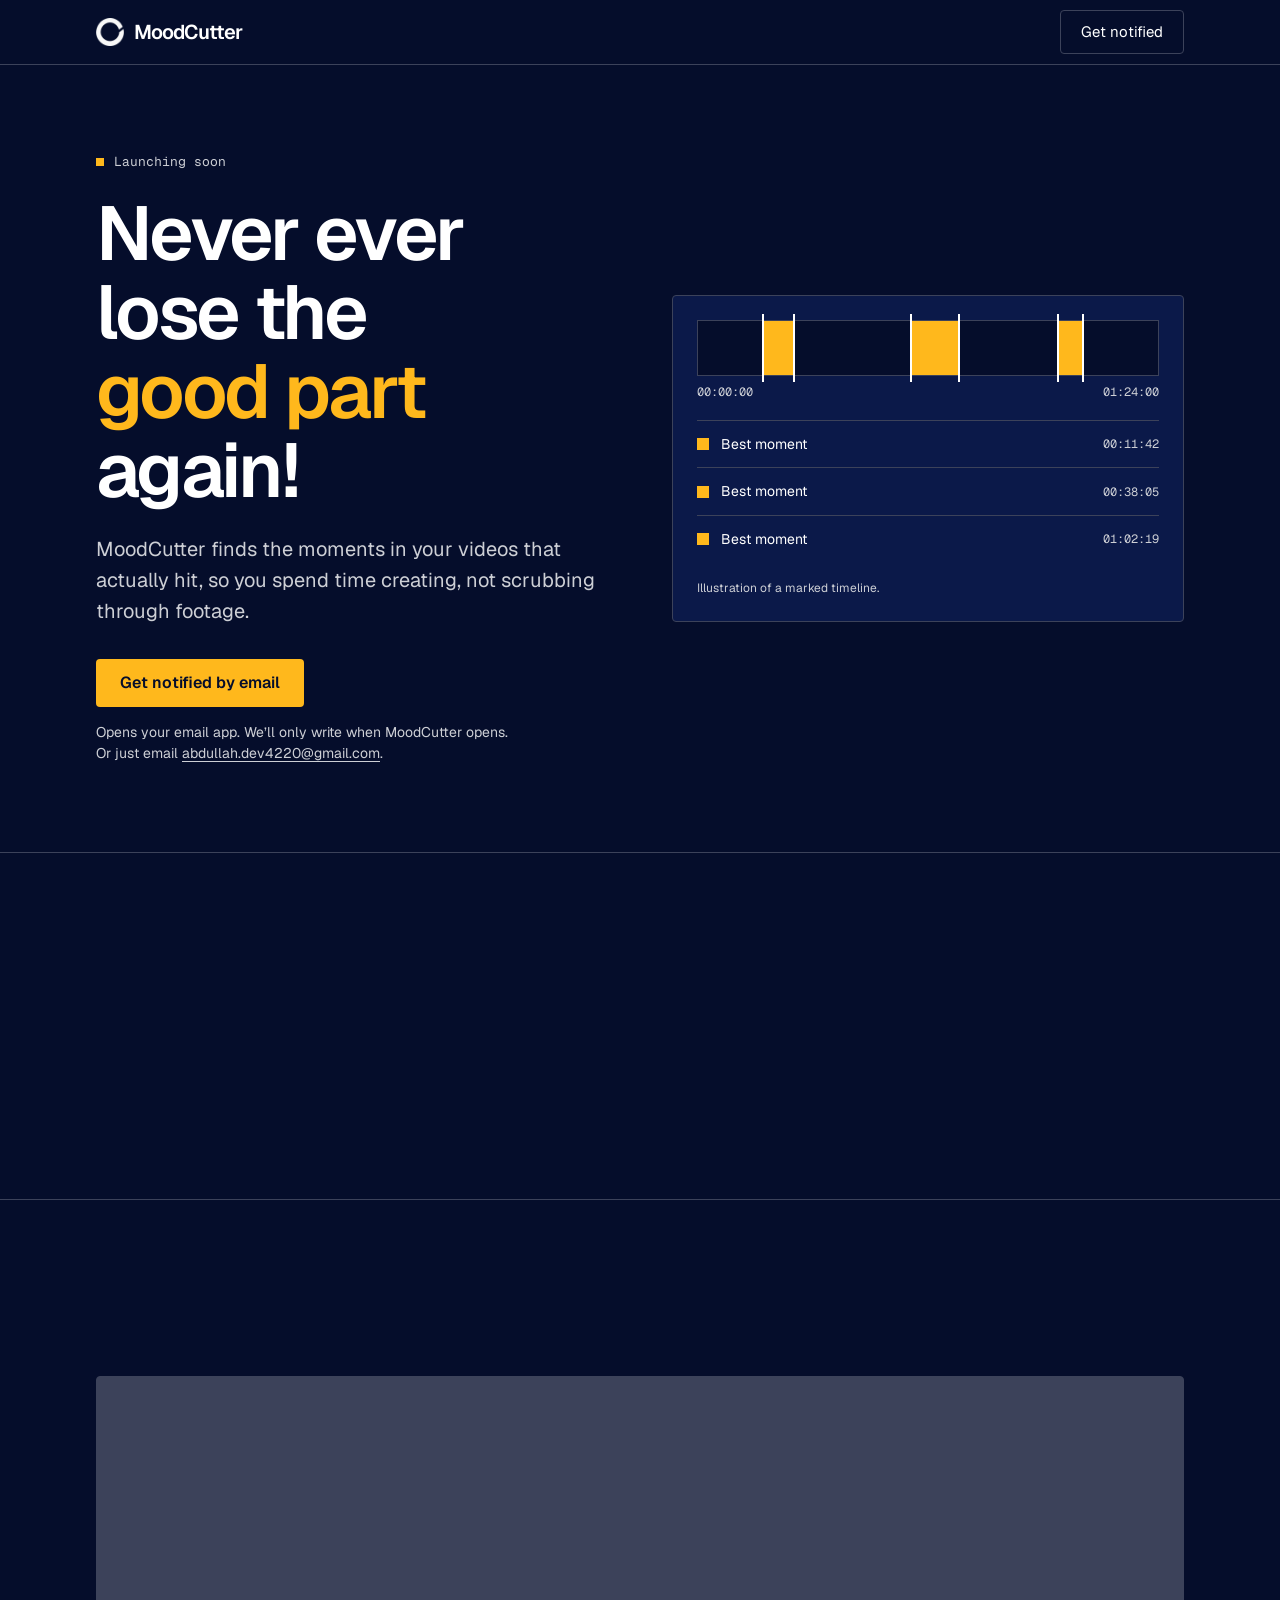
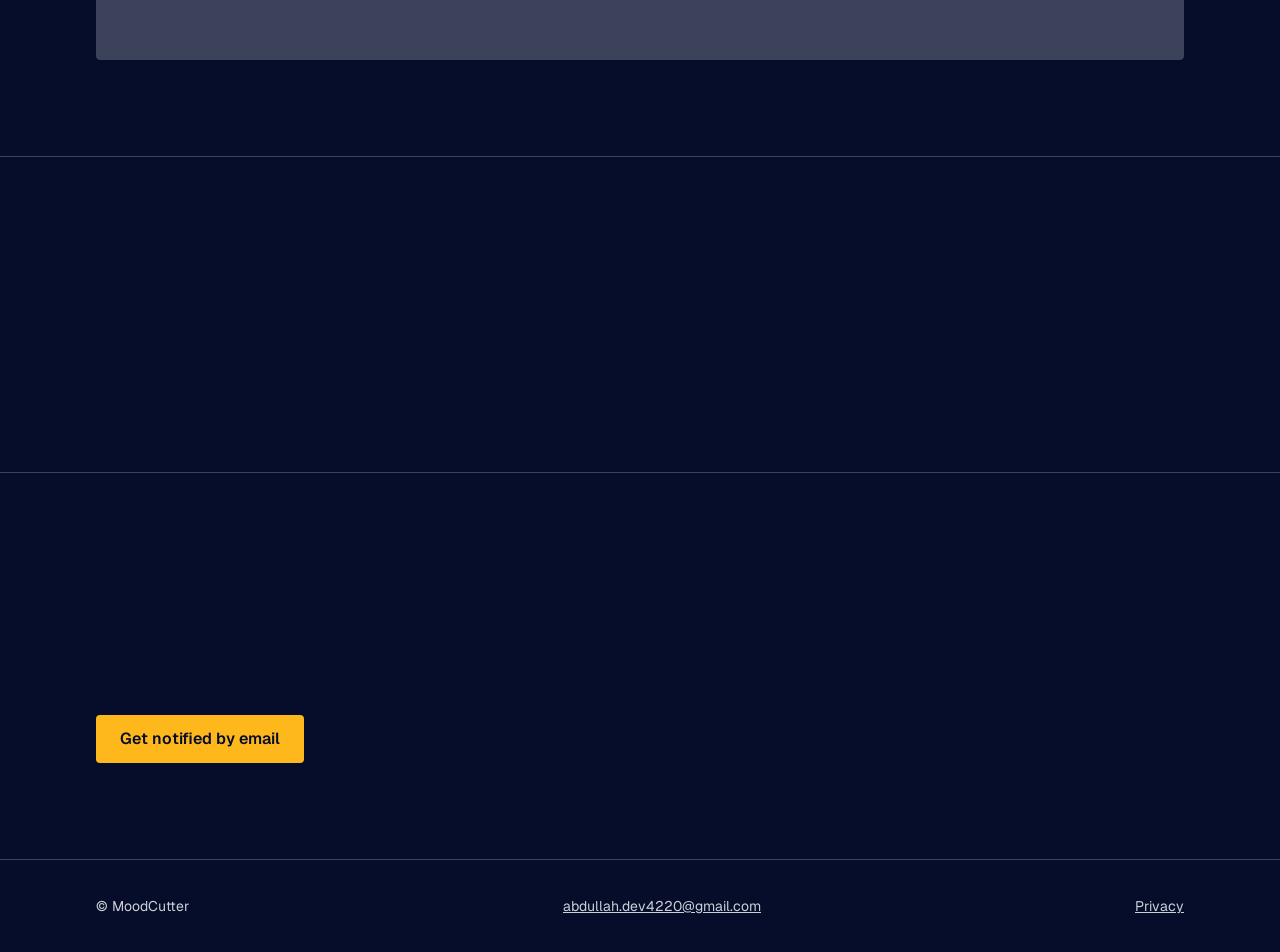
==== index.html @ 94b34509 "add website files" ====
<!doctype html>
<html lang="en">
<head>
<title>MoodCutter: never lose the good part again</title>
<meta name="description" content="MoodCutter finds the best moments in your videos and cuts them into captioned clips. Launching soon.">
<link rel="canonical" href="https://moodcutter.com/">
<meta property="og:type" content="website">
<meta property="og:site_name" content="MoodCutter">
<meta property="og:title" content="MoodCutter: never lose the good part again">
<meta property="og:description" content="MoodCutter finds the best moments in your videos and cuts them into captioned clips. Launching soon.">
<meta property="og:url" content="https://moodcutter.com/">
<meta property="og:image" content="https://moodcutter.com/assets/og.png">
<meta name="twitter:card" content="summary_large_image">
<meta name="twitter:title" content="MoodCutter: never lose the good part again">
<meta name="twitter:description" content="MoodCutter finds the best moments in your videos and cuts them into captioned clips. Launching soon.">
<meta name="twitter:image" content="https://moodcutter.com/assets/og.png">
<meta charset="utf-8">
<meta name="viewport" content="width=device-width, initial-scale=1">
<meta name="theme-color" content="#050d2b">
<link rel="icon" href="assets/favicon.png" type="image/png">
<link rel="apple-touch-icon" href="assets/apple-touch-icon.png">
<link rel="preload" href="fonts/Geist-Variable.woff2" as="font" type="font/woff2" crossorigin>
<script>if(matchMedia("(prefers-reduced-motion: no-preference)").matches)document.documentElement.classList.add("anim")</script>
<link rel="stylesheet" href="styles.css">
<script src="script.js" defer></script>
</head>
<body>
<header class="top">
  <div class="wrap">
    <a class="brand" href="#top"><img src="assets/logo-white.png" width="28" height="28" alt="">MoodCutter</a>
    <a class="btn-ghost" href="mailto:abdullah.dev4220@gmail.com?subject=Notify%20me%20when%20MoodCutter%20launches&body=Hi%2C%20please%20let%20me%20know%20when%20MoodCutter%20opens.">Get notified</a>
  </div>
</header>

<main id="top">
  <section class="wrap hero">
    <div>
      <p class="status"><i aria-hidden="true"></i>Launching soon</p>
      <h1 class="display">Never ever lose the <span class="cut">good part</span> again!</h1>
      <p class="lead">MoodCutter finds the moments in your videos that actually hit, so you spend time creating, not scrubbing through footage.</p>
      <div class="cta">
        <a class="btn" href="mailto:abdullah.dev4220@gmail.com?subject=Notify%20me%20when%20MoodCutter%20launches&body=Hi%2C%20please%20let%20me%20know%20when%20MoodCutter%20opens.">Get notified by email</a>
        <p class="note">Opens your email app. We&rsquo;ll only write when MoodCutter opens.<br>Or just email <a href="mailto:abdullah.dev4220@gmail.com">abdullah.dev4220@gmail.com</a>.</p>
      </div>
    </div>

    <figure class="tl">
      <div class="track" role="img" aria-label="A video timeline with three segments marked as best moments">
        <span class="seg s1"></span><span class="seg s2"></span><span class="seg s3"></span><span class="head"></span>
      </div>
      <div class="ends" aria-hidden="true"><span>00:00:00</span><span>01:24:00</span></div>
      <ul class="moments">
        <li class="m1"><i></i>Best moment<time>00:11:42</time></li>
        <li class="m2"><i></i>Best moment<time>00:38:05</time></li>
        <li class="m3"><i></i>Best moment<time>01:02:19</time></li>
      </ul>
      <figcaption>Illustration of a marked timeline.</figcaption>
    </figure>
  </section>

  <section class="section" aria-labelledby="problem">
    <div class="wrap split">
      <h2 class="h2" id="problem" data-reveal>The problem</h2>
      <p class="lead" data-reveal style="--d:.12s">You filmed a couple of hours. The part people will care about is maybe fifteen seconds of it. So you drag the timeline back and forth looking for that one laugh you remember, and half the time you still miss it. MoodCutter finds it in minutes, and it picks the moments you would have picked yourself.</p>
    </div>
  </section>

  <section class="section" aria-labelledby="how">
    <div class="wrap">
      <h2 class="h2" id="how" data-reveal>How it works</h2>
      <ol class="steps">
        <li data-reveal><span class="num">01</span><h3>Upload your video</h3><p>Drop in the footage you already have. Long streams, podcasts, raw takes, whatever you&rsquo;ve got.</p></li>
        <li data-reveal style="--d:.12s"><span class="num">02</span><h3>MoodCutter finds the best moments</h3><p>It picks out the parts of your video that really land, so you don&rsquo;t have to go hunting for them.</p></li>
        <li data-reveal style="--d:.24s"><span class="num">03</span><h3>Get finished clips</h3><p>Every clip is cut with high-quality captions and clean formatting, so it&rsquo;s ready to post as soon as you are.</p></li>
      </ol>
    </div>
  </section>

  <section class="section" aria-labelledby="creators">
    <div class="wrap split">
      <h2 class="h2" id="creators" data-reveal>Built for creators</h2>
      <p class="lead" data-reveal style="--d:.12s">Made for YouTubers, streamers, podcasters and anyone posting short clips from long recordings. We&rsquo;re building the best clipping tool for this, and once you&rsquo;ve used it, going back to scrubbing by hand will feel painful. More features are coming soon.</p>
    </div>
  </section>

  <section class="section closing" aria-labelledby="soon">
    <div class="wrap">
      <h2 class="h2" id="soon" data-reveal>The best way to clip your videos is almost here</h2>
      <p class="lead" data-reveal style="--d:.12s;margin-top:1rem">Want to know the day it opens? Send us an email and we&rsquo;ll let you know.</p>
      <a class="btn" href="mailto:abdullah.dev4220@gmail.com?subject=Notify%20me%20when%20MoodCutter%20launches&body=Hi%2C%20please%20let%20me%20know%20when%20MoodCutter%20opens.">Get notified by email</a>
    </div>
  </section>
</main>

<footer class="foot">
  <div class="wrap">
    <span>&copy; MoodCutter</span>
    <a href="mailto:abdullah.dev4220@gmail.com">abdullah.dev4220@gmail.com</a>
    <a href="privacy.html">Privacy</a>
  </div>
</footer>
</body>
</html>
---- styles.css ----
@font-face{font-family:"Geist";src:url(fonts/Geist-Variable.woff2) format("woff2");font-weight:100 900;font-display:swap}
@font-face{font-family:"Geist Mono";src:url(fonts/GeistMono-Variable.woff2) format("woff2");font-weight:100 900;font-display:swap}

:root{
  --bg:#050d2b;--deep:#1c3a9e;--text:#ffffff;--accent:#ffb81c;
  --surface:color-mix(in srgb,var(--deep) 26%,var(--bg));
  --line:color-mix(in srgb,var(--text) 22%,var(--bg));
  --muted:color-mix(in srgb,var(--text) 80%,var(--bg));
  --r:4px;--ease:cubic-bezier(.2,.7,.2,1);
  --sans:"Geist",system-ui,-apple-system,"Segoe UI",Roboto,sans-serif;
  --mono:"Geist Mono",ui-monospace,"SF Mono",Consolas,monospace;
}
*,*::before,*::after{box-sizing:border-box}
html{background:var(--bg);color-scheme:dark;scroll-behavior:smooth}
body{margin:0;min-height:100dvh;background:var(--bg);color:var(--text);font:400 1rem/1.5 var(--sans);-webkit-font-smoothing:antialiased}
h1,h2,h3,p,ol,ul,figure{margin:0}
ol,ul{padding:0;list-style:none}
a{color:inherit}
:focus-visible{outline:2px solid var(--accent);outline-offset:3px}
.wrap{width:100%;max-width:72rem;margin-inline:auto;padding-inline:1.25rem}
@media(min-width:640px){.wrap{padding-inline:2rem}}

.display{font-size:clamp(2.5rem,1.6rem + 4.5vw,4.75rem);line-height:1.04;letter-spacing:-.035em;font-weight:600}
.h2{font-size:clamp(1.5rem,1.2rem + 1.5vw,2.25rem);line-height:1.15;letter-spacing:-.025em;font-weight:600}
.lead{font-size:clamp(1.0625rem,1rem + .35vw,1.25rem);line-height:1.55;color:var(--muted);max-width:40rem}

/* top bar */
.top{border-bottom:1px solid var(--line)}
.top .wrap{display:flex;align-items:center;justify-content:space-between;height:4rem}
.brand{display:inline-flex;align-items:center;gap:.6rem;text-decoration:none;font-size:1.25rem;font-weight:600;letter-spacing:-.04em;min-height:44px}
.brand img{display:block}
.btn,.btn-ghost{display:inline-flex;align-items:center;justify-content:center;min-height:44px;padding:0 1.25rem;border-radius:var(--r);font-weight:600;text-decoration:none;transition:opacity .18s,color .18s,border-color .18s}
.btn{min-height:48px;padding-inline:1.5rem;background:var(--accent);color:var(--bg)}
.btn:hover{opacity:.88}
.btn-ghost{font-weight:400;font-size:.9375rem;border:1px solid var(--line)}
.btn-ghost:hover{border-color:var(--accent);color:var(--accent)}

/* hero */
.hero{display:grid;gap:3rem;padding-block:3.5rem 4rem}
@media(min-width:1024px){.hero{grid-template-columns:1fr 1fr;gap:4rem;align-items:center;padding-block:5.5rem}}
.status{display:flex;align-items:center;gap:.6rem;margin-bottom:1.5rem;font:400 .8125rem var(--mono);color:var(--muted)}
.status i{width:.5rem;height:.5rem;background:var(--accent)}
.hero .lead{margin-top:1.5rem;max-width:34rem}
.cta{margin-top:2rem;display:flex;flex-direction:column;align-items:flex-start;gap:.9rem}
.note{font-size:.875rem;color:var(--muted)}
.note a{text-underline-offset:3px;transition:color .18s}
.note a:hover{color:var(--accent)}

.cut{color:var(--accent);white-space:nowrap}

/* timeline illustration */
.tl{border:1px solid var(--line);background:var(--surface);padding:1.5rem;border-radius:var(--r)}
.track{position:relative;height:3.5rem;border:1px solid var(--line);background:var(--bg)}
.seg{position:absolute;top:0;bottom:0;background:var(--accent)}
.seg::before,.seg::after{content:"";position:absolute;top:-7px;bottom:-7px;width:2px;background:var(--text)}
.seg::before{left:0}.seg::after{right:0}
.s1{left:14%;width:7%}.s2{left:46%;width:11%}.s3{left:78%;width:6%}
.head{display:none;position:absolute;top:-10px;bottom:-10px;left:0;width:2px;background:var(--text);opacity:0}
.ends{display:flex;justify-content:space-between;margin-top:.5rem;font:400 .75rem var(--mono);color:var(--muted)}
.moments{margin-top:1.25rem;border-top:1px solid var(--line)}
.moments li{display:flex;align-items:center;gap:.75rem;padding:.8rem 0;border-bottom:1px solid var(--line);font-size:.875rem}
.moments li:last-child{border-bottom:0}
.moments i{width:.75rem;height:.75rem;background:var(--accent);flex:none}
.moments time{margin-left:auto;font:400 .75rem var(--mono);color:var(--muted)}
.tl figcaption{margin-top:1rem;font-size:.75rem;color:var(--muted)}

/* sections */
.section{position:relative;padding-block:4rem}
@media(min-width:640px){.section{padding-block:6rem}}
.section::before{content:"";position:absolute;inset:0 0 auto;height:1px;background:var(--line)}
.split{display:grid;gap:1.5rem}
@media(min-width:1024px){.split{grid-template-columns:1fr 2fr;gap:4rem}}
.steps{margin-top:2.5rem;display:grid;gap:1px;background:var(--line);border:1px solid var(--line);border-radius:var(--r);overflow:hidden}
@media(min-width:768px){.steps{grid-template-columns:repeat(3,1fr)}}
.steps li{background:var(--bg);padding:1.5rem}
@media(min-width:640px){.steps li{padding:2rem}}
.num{font:400 clamp(3rem,2.5rem + 2vw,3.75rem)/1 var(--mono);color:var(--accent)}
.steps h3{margin-top:1.5rem;font-size:1.25rem;line-height:1.25;letter-spacing:-.02em;font-weight:600}
.steps p{margin-top:.75rem;color:var(--muted)}
.closing .btn{margin-top:1.75rem}

.foot{border-top:1px solid var(--line);padding-block:1.5rem;font-size:.875rem;color:var(--muted)}
.foot .wrap{display:flex;flex-direction:column;gap:.25rem}
@media(min-width:640px){.foot .wrap{flex-direction:row;align-items:center;justify-content:space-between}}
.foot a{display:inline-flex;align-items:center;min-height:44px;transition:color .18s}
.foot a:hover{color:var(--accent)}

/* text pages */
.doc{max-width:42rem;margin-inline:auto;padding:4rem 1.25rem 6rem}
.doc h1{font-size:clamp(1.75rem,1.4rem + 1.5vw,2.5rem);letter-spacing:-.03em;font-weight:600;margin-top:1.5rem}
.doc h2{margin:2rem 0 .5rem;font-size:1.125rem;font-weight:600}
.doc p{color:var(--muted);line-height:1.65}
.doc a{text-underline-offset:3px}
.doc a:hover{color:var(--accent)}

/* motion: only when the visitor has not asked for reduced motion (class set in <head>) */
.anim .head{display:block;animation:head 12s linear infinite}
.anim .s1{animation:s1 12s linear infinite}
.anim .s2{animation:s2 12s linear infinite}
.anim .s3{animation:s3 12s linear infinite}
.anim .m1{animation:m1 12s linear infinite}
.anim .m2{animation:m2 12s linear infinite}
.anim .m3{animation:m3 12s linear infinite}
.anim [data-reveal]{clip-path:inset(0 0 100% 0);transition:clip-path .7s var(--ease) var(--d,0s)}
.anim [data-reveal].in{clip-path:inset(-8px)}
.anim .section::before{transform:scaleX(0);transform-origin:left;transition:transform .9s var(--ease)}
.anim .section.in::before{transform:scaleX(1)}

@keyframes head{0%{left:0;opacity:0}2%{left:0;opacity:1}60%{left:calc(100% - 2px);opacity:1}64%{left:calc(100% - 2px);opacity:0}100%{left:calc(100% - 2px);opacity:0}}
@keyframes s1{0%,10.1%{clip-path:inset(-8px 100% -8px 0);opacity:1}14.2%,90%{clip-path:inset(-8px 0 -8px 0);opacity:1}97%{clip-path:inset(-8px 0 -8px 0);opacity:0}100%{clip-path:inset(-8px 100% -8px 0);opacity:0}}
@keyframes s2{0%,28.7%{clip-path:inset(-8px 100% -8px 0);opacity:1}35.1%,90%{clip-path:inset(-8px 0 -8px 0);opacity:1}97%{clip-path:inset(-8px 0 -8px 0);opacity:0}100%{clip-path:inset(-8px 100% -8px 0);opacity:0}}
@keyframes s3{0%,47.2%{clip-path:inset(-8px 100% -8px 0);opacity:1}50.7%,90%{clip-path:inset(-8px 0 -8px 0);opacity:1}97%{clip-path:inset(-8px 0 -8px 0);opacity:0}100%{clip-path:inset(-8px 100% -8px 0);opacity:0}}
@keyframes m1{0%,14.2%{clip-path:inset(0 100% 0 0);opacity:1}18%,90%{clip-path:inset(0);opacity:1}97%{clip-path:inset(0);opacity:0}100%{clip-path:inset(0 100% 0 0);opacity:0}}
@keyframes m2{0%,35.1%{clip-path:inset(0 100% 0 0);opacity:1}39%,90%{clip-path:inset(0);opacity:1}97%{clip-path:inset(0);opacity:0}100%{clip-path:inset(0 100% 0 0);opacity:0}}
@keyframes m3{0%,50.7%{clip-path:inset(0 100% 0 0);opacity:1}54.5%,90%{clip-path:inset(0);opacity:1}97%{clip-path:inset(0);opacity:0}100%{clip-path:inset(0 100% 0 0);opacity:0}}
@media(prefers-reduced-motion:reduce){html{scroll-behavior:auto}}
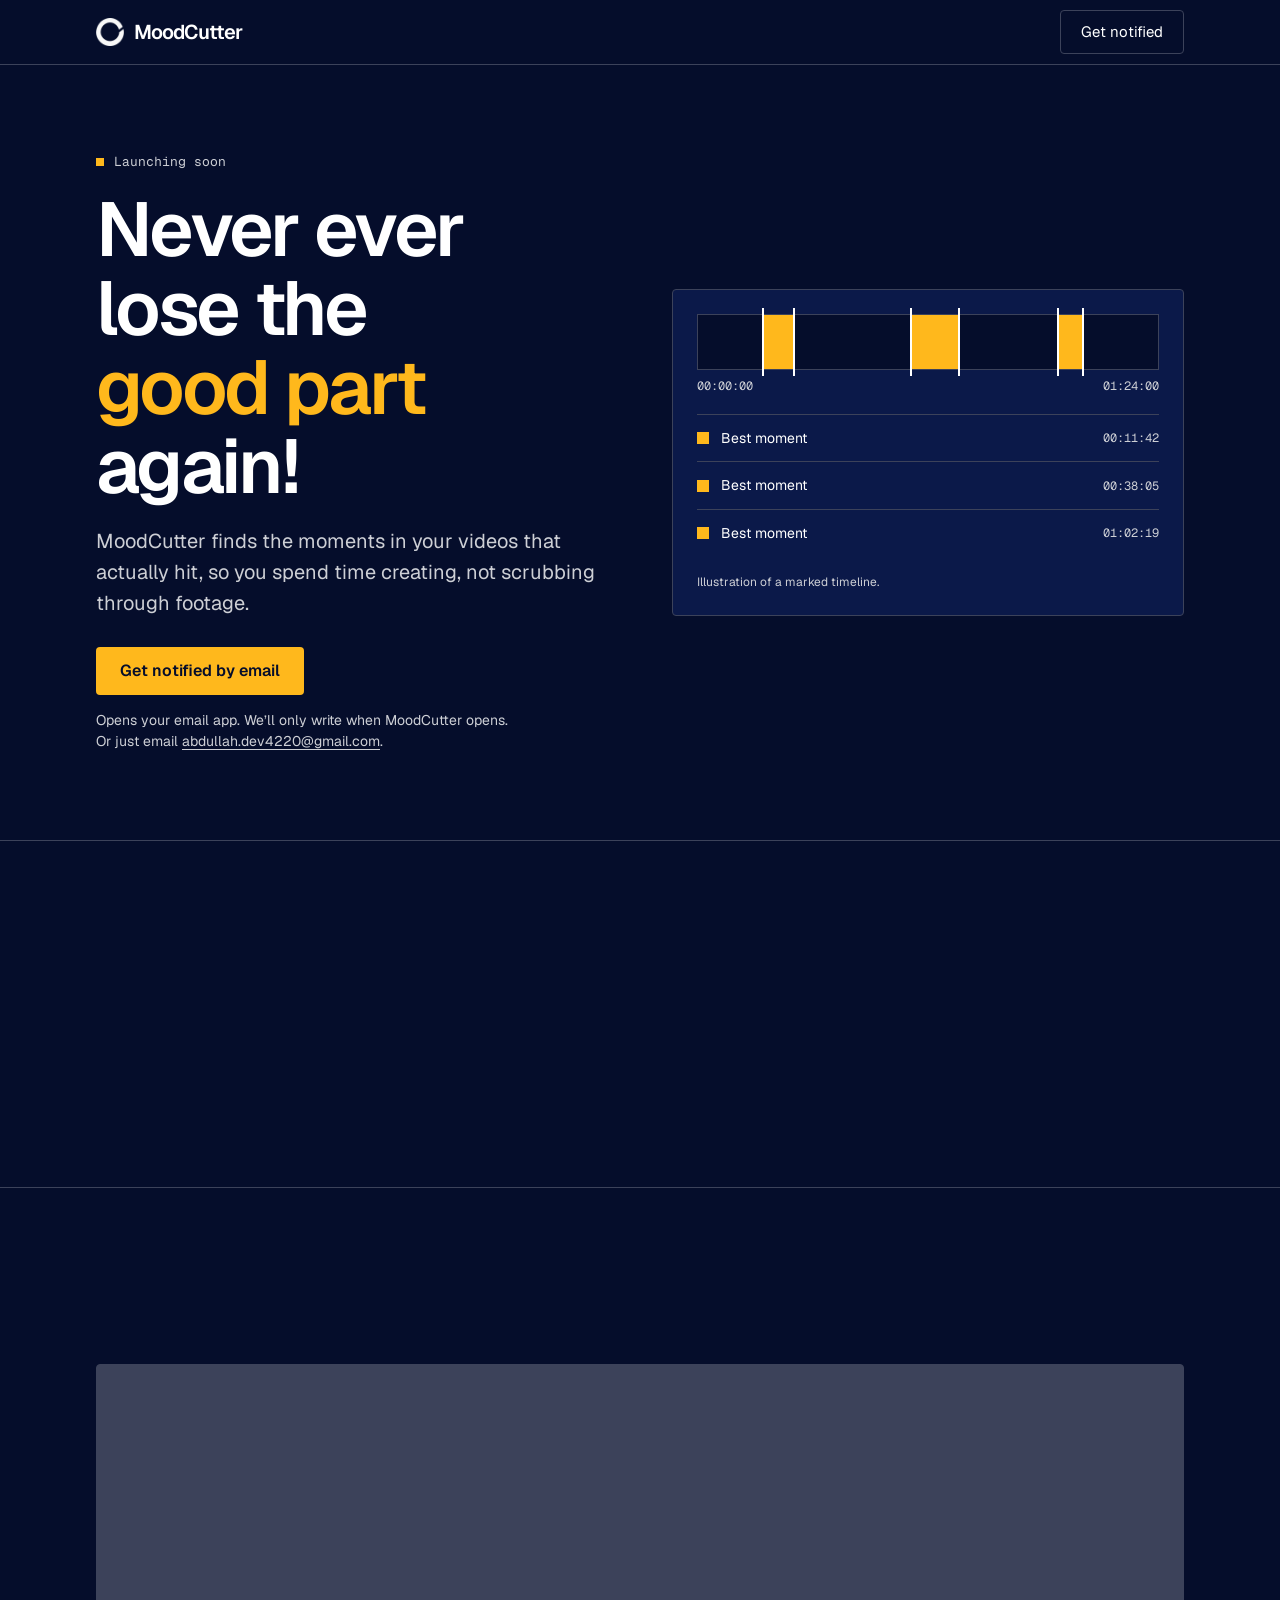
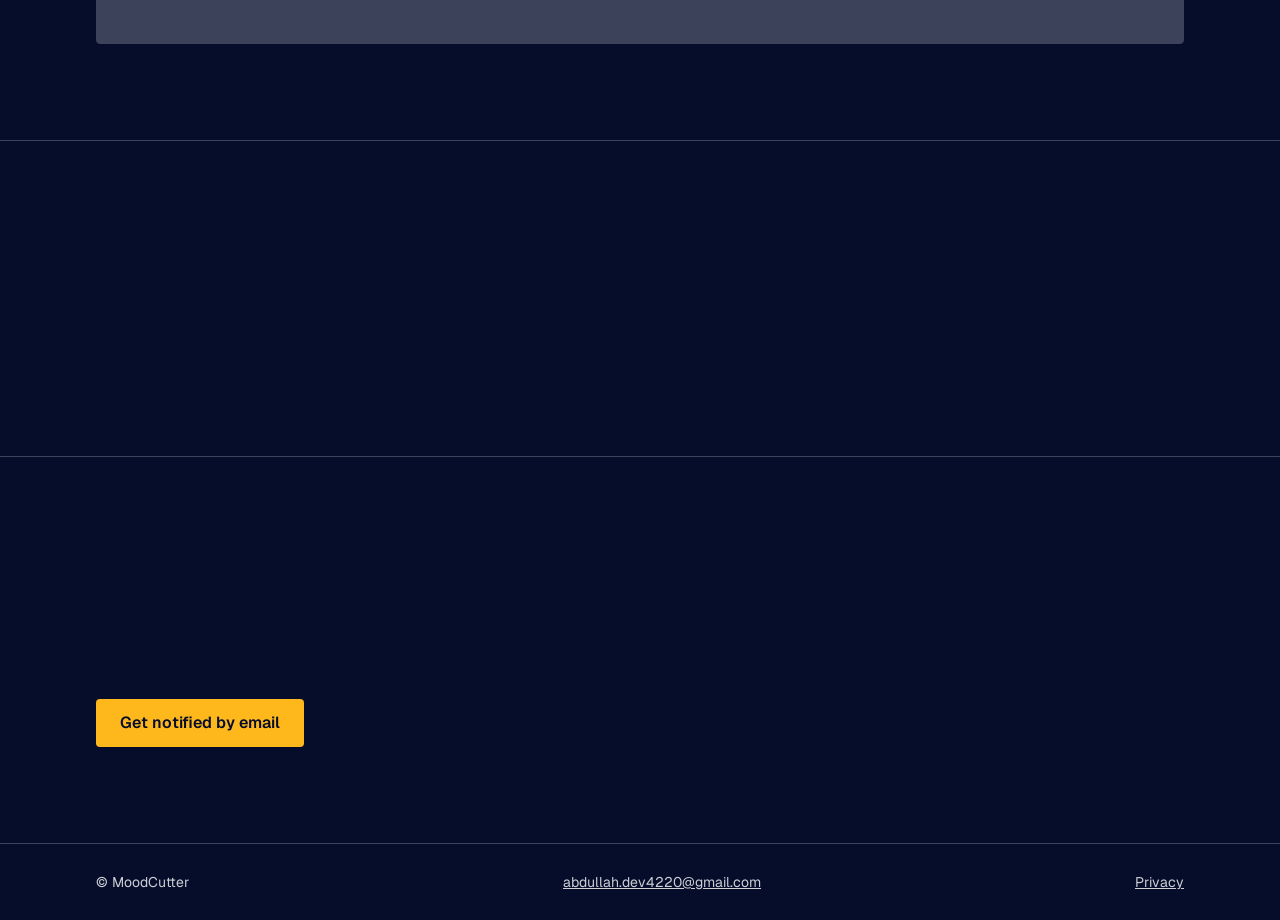
==== commit 079db42f: "Add files via upload" ====
--- a/index.html
+++ b/index.html
@@ -20,7 +20,7 @@
 <link rel="icon" href="assets/favicon.png" type="image/png">
 <link rel="apple-touch-icon" href="assets/apple-touch-icon.png">
 <link rel="preload" href="fonts/Geist-Variable.woff2" as="font" type="font/woff2" crossorigin>
-<script>if(matchMedia("(prefers-reduced-motion: no-preference)").matches)document.documentElement.classList.add("anim")</script>
+<script>if(matchMedia("(prefers-reduced-motion: no-preference) and (min-width: 768px)").matches)document.documentElement.classList.add("anim")</script>
 <link rel="stylesheet" href="styles.css">
 <script src="script.js" defer></script>
 </head>
--- a/styles.css
+++ b/styles.css
@@ -11,46 +11,54 @@
   --mono:"Geist Mono",ui-monospace,"SF Mono",Consolas,monospace;
 }
 *,*::before,*::after{box-sizing:border-box}
-html{background:var(--bg);color-scheme:dark;scroll-behavior:smooth}
-body{margin:0;min-height:100dvh;background:var(--bg);color:var(--text);font:400 1rem/1.5 var(--sans);-webkit-font-smoothing:antialiased}
+html{background:var(--bg);color-scheme:dark;scroll-behavior:smooth;-webkit-text-size-adjust:100%;text-size-adjust:100%}
+body{margin:0;min-height:100vh;min-height:100dvh;overflow-x:clip;background:var(--bg);color:var(--text);font:400 1rem/1.5 var(--sans);-webkit-font-smoothing:antialiased}
 h1,h2,h3,p,ol,ul,figure{margin:0}
 ol,ul{padding:0;list-style:none}
+img{max-width:100%;height:auto}
 a{color:inherit}
 :focus-visible{outline:2px solid var(--accent);outline-offset:3px}
 .wrap{width:100%;max-width:72rem;margin-inline:auto;padding-inline:1.25rem}
 @media(min-width:640px){.wrap{padding-inline:2rem}}
+@media(min-width:1536px){.wrap{max-width:80rem}}
 
-.display{font-size:clamp(2.5rem,1.6rem + 4.5vw,4.75rem);line-height:1.04;letter-spacing:-.035em;font-weight:600}
+.display{font-size:clamp(2.25rem,1.5rem + 4.5vw,4.75rem);line-height:1.04;letter-spacing:-.035em;font-weight:600}
 .h2{font-size:clamp(1.5rem,1.2rem + 1.5vw,2.25rem);line-height:1.15;letter-spacing:-.025em;font-weight:600}
 .lead{font-size:clamp(1.0625rem,1rem + .35vw,1.25rem);line-height:1.55;color:var(--muted);max-width:40rem}
 
 /* top bar */
 .top{border-bottom:1px solid var(--line)}
-.top .wrap{display:flex;align-items:center;justify-content:space-between;height:4rem}
-.brand{display:inline-flex;align-items:center;gap:.6rem;text-decoration:none;font-size:1.25rem;font-weight:600;letter-spacing:-.04em;min-height:44px}
-.brand img{display:block}
-.btn,.btn-ghost{display:inline-flex;align-items:center;justify-content:center;min-height:44px;padding:0 1.25rem;border-radius:var(--r);font-weight:600;text-decoration:none;transition:opacity .18s,color .18s,border-color .18s}
+.top .wrap{display:flex;align-items:center;justify-content:space-between;gap:.75rem;height:4rem}
+.brand{display:inline-flex;align-items:center;gap:.5rem;text-decoration:none;font-size:1.125rem;font-weight:600;letter-spacing:-.04em;min-height:44px}
+.brand img{display:block;flex:none}
+@media(min-width:640px){.brand{font-size:1.25rem;gap:.6rem}}
+.btn,.btn-ghost{display:inline-flex;align-items:center;justify-content:center;min-height:44px;padding:0 1.25rem;border-radius:var(--r);font-weight:600;text-align:center;text-decoration:none;transition:opacity .18s,color .18s,border-color .18s}
 .btn{min-height:48px;padding-inline:1.5rem;background:var(--accent);color:var(--bg)}
 .btn:hover{opacity:.88}
-.btn-ghost{font-weight:400;font-size:.9375rem;border:1px solid var(--line)}
+.btn-ghost{padding-inline:1rem;font-weight:400;font-size:.875rem;border:1px solid var(--line);white-space:nowrap}
 .btn-ghost:hover{border-color:var(--accent);color:var(--accent)}
+@media(min-width:640px){.btn-ghost{padding-inline:1.25rem;font-size:.9375rem}}
 
 /* hero */
-.hero{display:grid;gap:3rem;padding-block:3.5rem 4rem}
+.hero{display:grid;gap:2.5rem;padding-block:2.5rem 3rem}
+@media(min-width:640px){.hero{gap:3rem;padding-block:3.5rem 4rem}}
 @media(min-width:1024px){.hero{grid-template-columns:1fr 1fr;gap:4rem;align-items:center;padding-block:5.5rem}}
-.status{display:flex;align-items:center;gap:.6rem;margin-bottom:1.5rem;font:400 .8125rem var(--mono);color:var(--muted)}
+.status{display:flex;align-items:center;gap:.6rem;margin-bottom:1.25rem;font:400 .8125rem var(--mono);color:var(--muted)}
 .status i{width:.5rem;height:.5rem;background:var(--accent)}
-.hero .lead{margin-top:1.5rem;max-width:34rem}
-.cta{margin-top:2rem;display:flex;flex-direction:column;align-items:flex-start;gap:.9rem}
+.hero .lead{margin-top:1.25rem;max-width:34rem}
+.cta{margin-top:1.75rem;display:flex;flex-direction:column;align-items:stretch;gap:.9rem}
+@media(min-width:480px){.cta{align-items:flex-start}}
 .note{font-size:.875rem;color:var(--muted)}
-.note a{text-underline-offset:3px;transition:color .18s}
+.note a{text-underline-offset:3px;overflow-wrap:anywhere;transition:color .18s}
 .note a:hover{color:var(--accent)}
-
 .cut{color:var(--accent);white-space:nowrap}
 
 /* timeline illustration */
-.tl{border:1px solid var(--line);background:var(--surface);padding:1.5rem;border-radius:var(--r)}
-.track{position:relative;height:3.5rem;border:1px solid var(--line);background:var(--bg)}
+.tl{max-width:36rem;border:1px solid var(--line);background:var(--surface);padding:1rem;border-radius:var(--r)}
+@media(min-width:640px){.tl{padding:1.5rem}}
+@media(min-width:1024px){.tl{max-width:none}}
+.track{position:relative;height:3rem;border:1px solid var(--line);background:var(--bg)}
+@media(min-width:640px){.track{height:3.5rem}}
 .seg{position:absolute;top:0;bottom:0;background:var(--accent)}
 .seg::before,.seg::after{content:"";position:absolute;top:-7px;bottom:-7px;width:2px;background:var(--text)}
 .seg::before{left:0}.seg::after{right:0}
@@ -65,47 +73,51 @@
 .tl figcaption{margin-top:1rem;font-size:.75rem;color:var(--muted)}
 
 /* sections */
-.section{position:relative;padding-block:4rem}
-@media(min-width:640px){.section{padding-block:6rem}}
+.section{position:relative;padding-block:3rem}
+@media(min-width:640px){.section{padding-block:5rem}}
+@media(min-width:1024px){.section{padding-block:6rem}}
 .section::before{content:"";position:absolute;inset:0 0 auto;height:1px;background:var(--line)}
-.split{display:grid;gap:1.5rem}
+.split{display:grid;gap:1.25rem}
 @media(min-width:1024px){.split{grid-template-columns:1fr 2fr;gap:4rem}}
-.steps{margin-top:2.5rem;display:grid;gap:1px;background:var(--line);border:1px solid var(--line);border-radius:var(--r);overflow:hidden}
-@media(min-width:768px){.steps{grid-template-columns:repeat(3,1fr)}}
+.steps{margin-top:2rem;display:grid;gap:1px;background:var(--line);border:1px solid var(--line);border-radius:var(--r);overflow:hidden}
+@media(min-width:900px){.steps{grid-template-columns:repeat(3,1fr);margin-top:2.5rem}}
 .steps li{background:var(--bg);padding:1.5rem}
 @media(min-width:640px){.steps li{padding:2rem}}
-.num{font:400 clamp(3rem,2.5rem + 2vw,3.75rem)/1 var(--mono);color:var(--accent)}
-.steps h3{margin-top:1.5rem;font-size:1.25rem;line-height:1.25;letter-spacing:-.02em;font-weight:600}
+.num{font:400 clamp(2.75rem,2.5rem + 2vw,3.75rem)/1 var(--mono);color:var(--accent)}
+.steps h3{margin-top:1.25rem;font-size:1.25rem;line-height:1.25;letter-spacing:-.02em;font-weight:600}
 .steps p{margin-top:.75rem;color:var(--muted)}
 .closing .btn{margin-top:1.75rem}
+@media(max-width:479px){.closing .btn{width:100%}}
 
-.foot{border-top:1px solid var(--line);padding-block:1.5rem;font-size:.875rem;color:var(--muted)}
-.foot .wrap{display:flex;flex-direction:column;gap:.25rem}
-@media(min-width:640px){.foot .wrap{flex-direction:row;align-items:center;justify-content:space-between}}
-.foot a{display:inline-flex;align-items:center;min-height:44px;transition:color .18s}
+.foot{border-top:1px solid var(--line);padding-block:1rem;font-size:.875rem;color:var(--muted)}
+.foot .wrap{display:flex;flex-direction:column;gap:0}
+@media(min-width:640px){.foot .wrap{flex-direction:row;align-items:center;justify-content:space-between;gap:1rem}}
+.foot a{display:inline-flex;align-items:center;min-height:44px;overflow-wrap:anywhere;transition:color .18s}
 .foot a:hover{color:var(--accent)}
 
 /* text pages */
-.doc{max-width:42rem;margin-inline:auto;padding:4rem 1.25rem 6rem}
+.doc{max-width:42rem;margin-inline:auto;padding:2.5rem 1.25rem 4rem}
+@media(min-width:640px){.doc{padding:4rem 2rem 6rem}}
 .doc h1{font-size:clamp(1.75rem,1.4rem + 1.5vw,2.5rem);letter-spacing:-.03em;font-weight:600;margin-top:1.5rem}
 .doc h2{margin:2rem 0 .5rem;font-size:1.125rem;font-weight:600}
 .doc p{color:var(--muted);line-height:1.65}
-.doc a{text-underline-offset:3px}
+.doc a{text-underline-offset:3px;overflow-wrap:anywhere}
 .doc a:hover{color:var(--accent)}
 
-/* motion: only when the visitor has not asked for reduced motion (class set in <head>) */
-.anim .head{display:block;animation:head 12s linear infinite}
-.anim .s1{animation:s1 12s linear infinite}
-.anim .s2{animation:s2 12s linear infinite}
-.anim .s3{animation:s3 12s linear infinite}
-.anim .m1{animation:m1 12s linear infinite}
-.anim .m2{animation:m2 12s linear infinite}
-.anim .m3{animation:m3 12s linear infinite}
-.anim [data-reveal]{clip-path:inset(0 0 100% 0);transition:clip-path .7s var(--ease) var(--d,0s)}
-.anim [data-reveal].in{clip-path:inset(-8px)}
-.anim .section::before{transform:scaleX(0);transform-origin:left;transition:transform .9s var(--ease)}
-.anim .section.in::before{transform:scaleX(1)}
-
+/* Motion: desktop only (768px and up), and only if the visitor allows it (class set in <head>) */
+@media(min-width:768px){
+  .anim .head{display:block;animation:head 12s linear infinite}
+  .anim .s1{animation:s1 12s linear infinite}
+  .anim .s2{animation:s2 12s linear infinite}
+  .anim .s3{animation:s3 12s linear infinite}
+  .anim .m1{animation:m1 12s linear infinite}
+  .anim .m2{animation:m2 12s linear infinite}
+  .anim .m3{animation:m3 12s linear infinite}
+  .anim [data-reveal]{clip-path:inset(0 0 100% 0);transition:clip-path .7s var(--ease) var(--d,0s)}
+  .anim [data-reveal].in{clip-path:inset(-8px)}
+  .anim .section::before{transform:scaleX(0);transform-origin:left;transition:transform .9s var(--ease)}
+  .anim .section.in::before{transform:scaleX(1)}
+}
 @keyframes head{0%{left:0;opacity:0}2%{left:0;opacity:1}60%{left:calc(100% - 2px);opacity:1}64%{left:calc(100% - 2px);opacity:0}100%{left:calc(100% - 2px);opacity:0}}
 @keyframes s1{0%,10.1%{clip-path:inset(-8px 100% -8px 0);opacity:1}14.2%,90%{clip-path:inset(-8px 0 -8px 0);opacity:1}97%{clip-path:inset(-8px 0 -8px 0);opacity:0}100%{clip-path:inset(-8px 100% -8px 0);opacity:0}}
 @keyframes s2{0%,28.7%{clip-path:inset(-8px 100% -8px 0);opacity:1}35.1%,90%{clip-path:inset(-8px 0 -8px 0);opacity:1}97%{clip-path:inset(-8px 0 -8px 0);opacity:0}100%{clip-path:inset(-8px 100% -8px 0);opacity:0}}
@@ -113,4 +125,7 @@
 @keyframes m1{0%,14.2%{clip-path:inset(0 100% 0 0);opacity:1}18%,90%{clip-path:inset(0);opacity:1}97%{clip-path:inset(0);opacity:0}100%{clip-path:inset(0 100% 0 0);opacity:0}}
 @keyframes m2{0%,35.1%{clip-path:inset(0 100% 0 0);opacity:1}39%,90%{clip-path:inset(0);opacity:1}97%{clip-path:inset(0);opacity:0}100%{clip-path:inset(0 100% 0 0);opacity:0}}
 @keyframes m3{0%,50.7%{clip-path:inset(0 100% 0 0);opacity:1}54.5%,90%{clip-path:inset(0);opacity:1}97%{clip-path:inset(0);opacity:0}100%{clip-path:inset(0 100% 0 0);opacity:0}}
+
+/* No motion at all on phones, including hover fades and smooth scrolling */
+@media(max-width:767px){*,*::before,*::after{animation:none!important;transition:none!important;scroll-behavior:auto!important}}
 @media(prefers-reduced-motion:reduce){html{scroll-behavior:auto}}
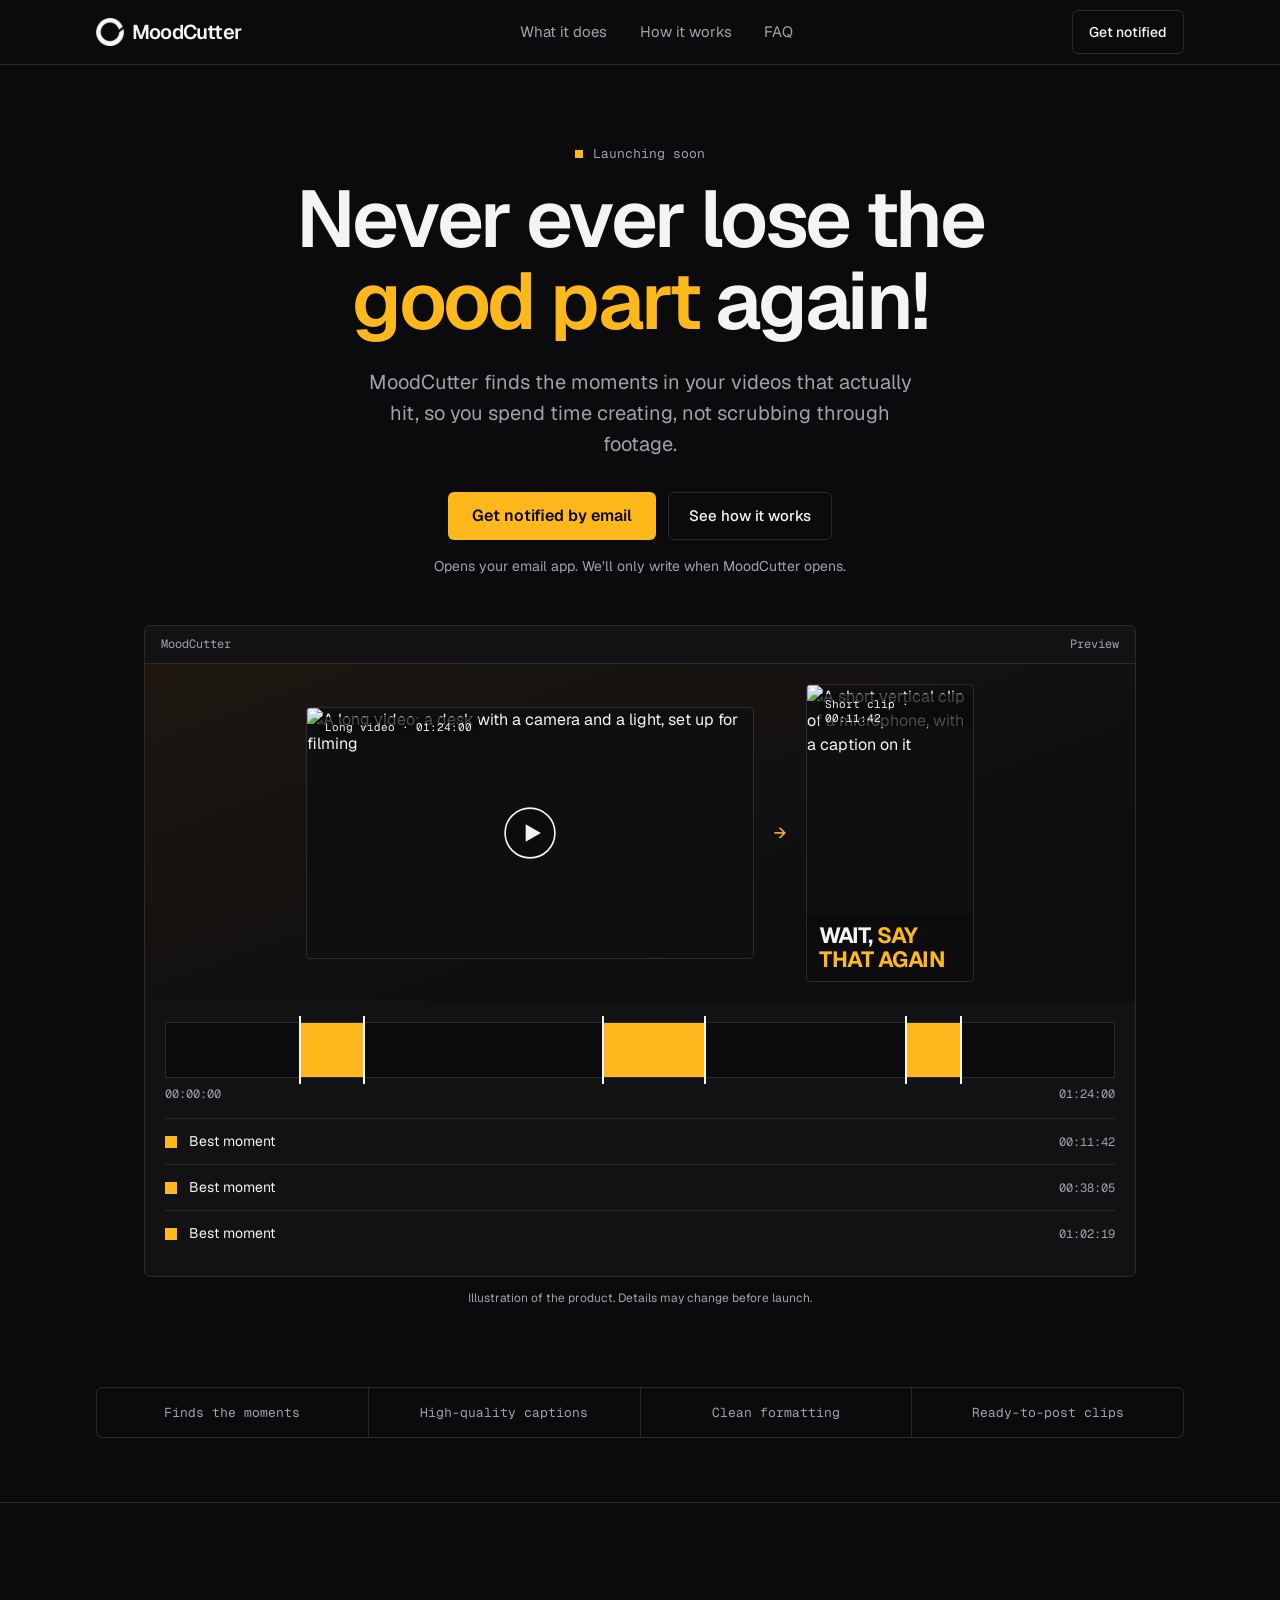
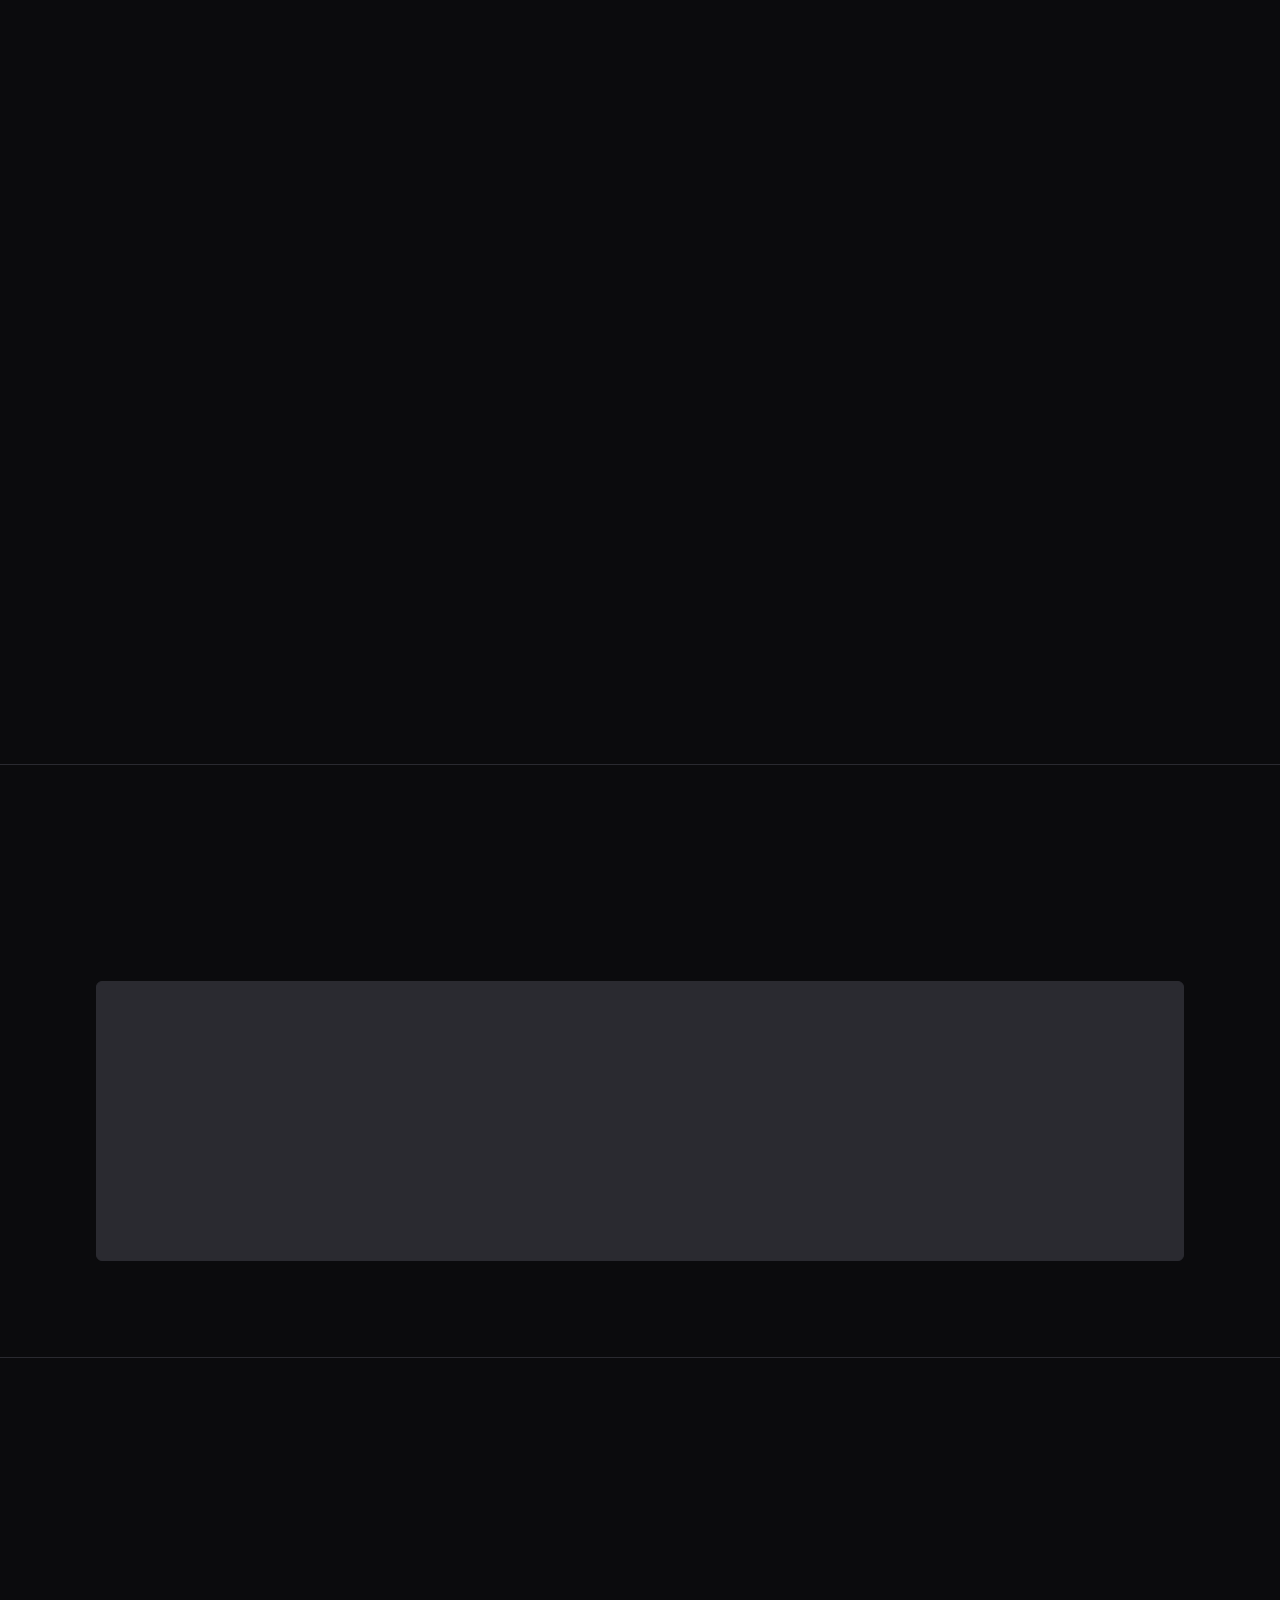
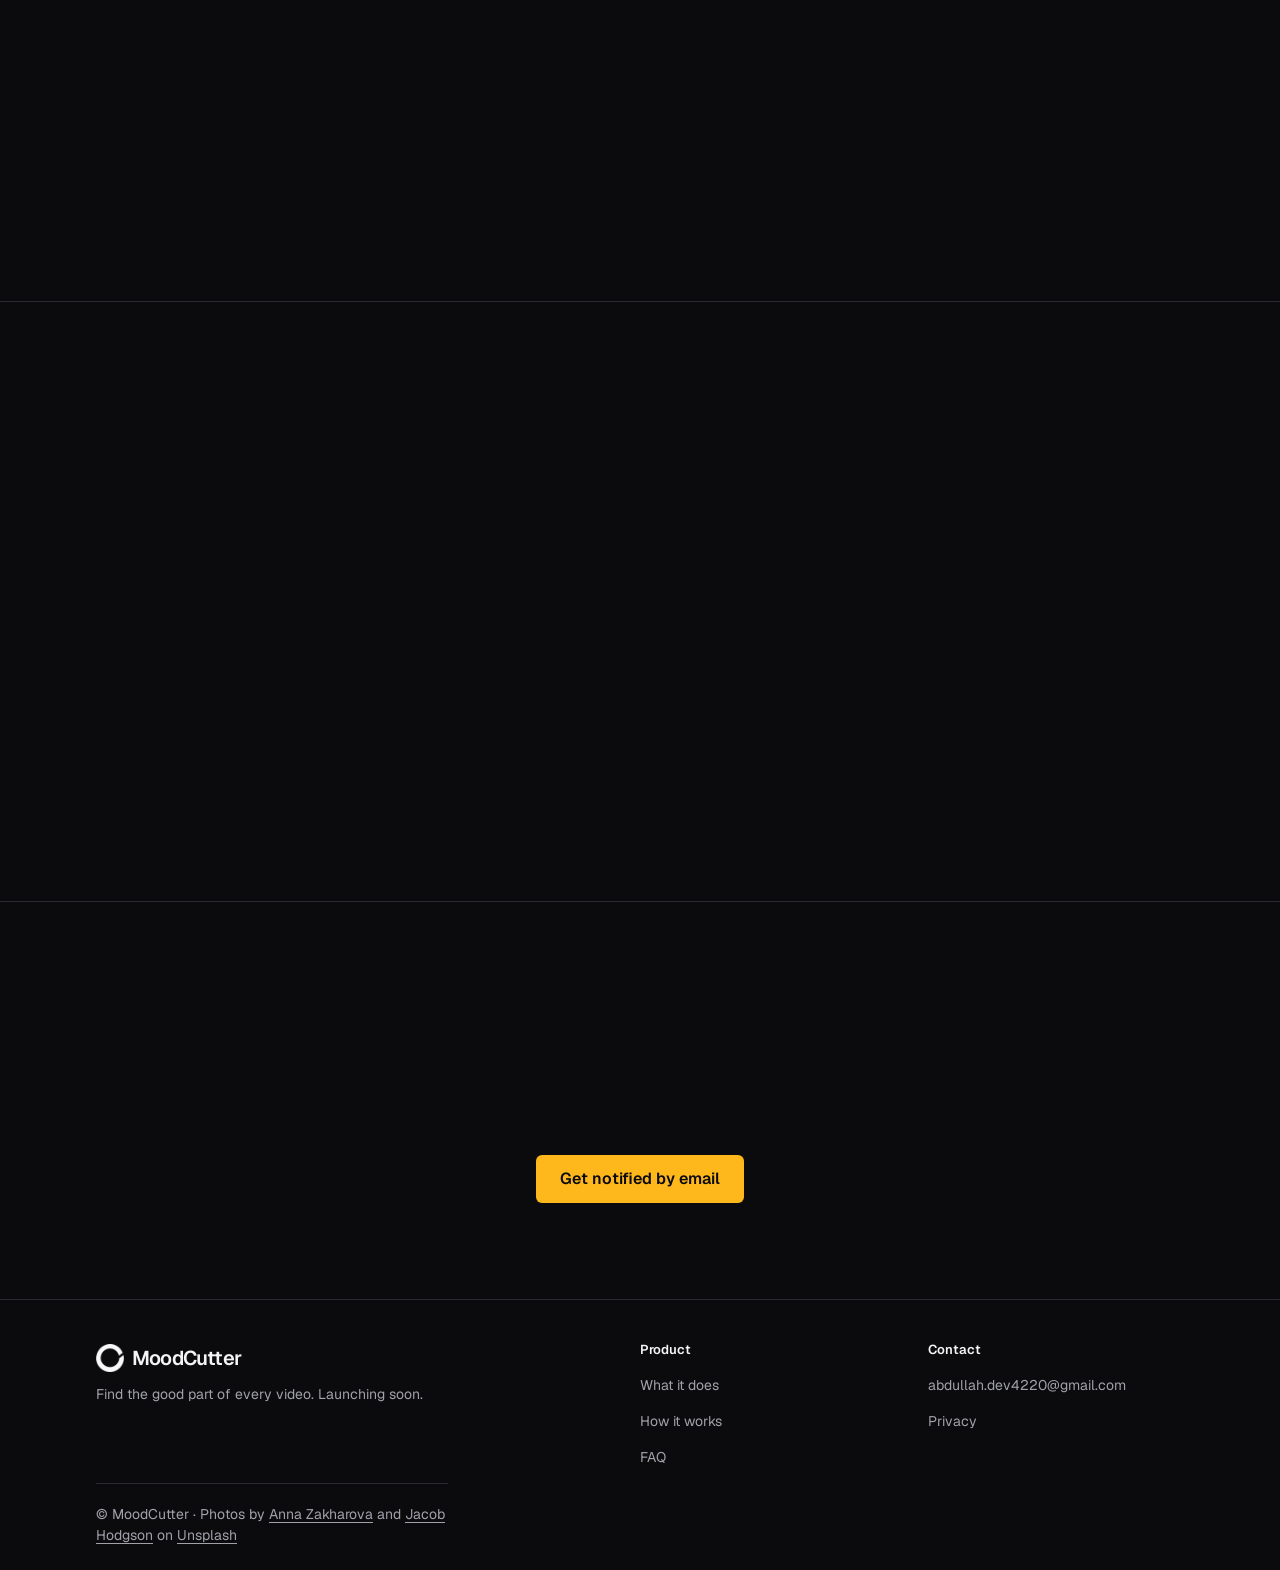
==== commit aa43da9e: "Add files via upload" ====
--- a/index.html
+++ b/index.html
@@ -1,6 +1,7 @@
 <!doctype html>
 <html lang="en">
 <head>
+<meta charset="utf-8">
 <title>MoodCutter: never lose the good part again</title>
 <meta name="description" content="MoodCutter finds the best moments in your videos and cuts them into captioned clips. Launching soon.">
 <link rel="canonical" href="https://moodcutter.com/">
@@ -14,9 +15,8 @@
 <meta name="twitter:title" content="MoodCutter: never lose the good part again">
 <meta name="twitter:description" content="MoodCutter finds the best moments in your videos and cuts them into captioned clips. Launching soon.">
 <meta name="twitter:image" content="https://moodcutter.com/assets/og.png">
-<meta charset="utf-8">
 <meta name="viewport" content="width=device-width, initial-scale=1">
-<meta name="theme-color" content="#050d2b">
+<meta name="theme-color" content="#0b0b0d">
 <link rel="icon" href="assets/favicon.png" type="image/png">
 <link rel="apple-touch-icon" href="assets/apple-touch-icon.png">
 <link rel="preload" href="fonts/Geist-Variable.woff2" as="font" type="font/woff2" crossorigin>
@@ -28,75 +28,135 @@
 <header class="top">
   <div class="wrap">
     <a class="brand" href="#top"><img src="assets/logo-white.png" width="28" height="28" alt="">MoodCutter</a>
+    <nav class="nav" aria-label="Sections"><a href="#features">What it does</a><a href="#how">How it works</a><a href="#faq">FAQ</a></nav>
     <a class="btn-ghost" href="mailto:abdullah.dev4220@gmail.com?subject=Notify%20me%20when%20MoodCutter%20launches&body=Hi%2C%20please%20let%20me%20know%20when%20MoodCutter%20opens.">Get notified</a>
   </div>
 </header>
 
 <main id="top">
   <section class="wrap hero">
-    <div>
-      <p class="status"><i aria-hidden="true"></i>Launching soon</p>
-      <h1 class="display">Never ever lose the <span class="cut">good part</span> again!</h1>
-      <p class="lead">MoodCutter finds the moments in your videos that actually hit, so you spend time creating, not scrubbing through footage.</p>
-      <div class="cta">
-        <a class="btn" href="mailto:abdullah.dev4220@gmail.com?subject=Notify%20me%20when%20MoodCutter%20launches&body=Hi%2C%20please%20let%20me%20know%20when%20MoodCutter%20opens.">Get notified by email</a>
-        <p class="note">Opens your email app. We&rsquo;ll only write when MoodCutter opens.<br>Or just email <a href="mailto:abdullah.dev4220@gmail.com">abdullah.dev4220@gmail.com</a>.</p>
+    <p class="eyebrow" style="justify-content:center"><i aria-hidden="true"></i>Launching soon</p>
+    <h1 class="display">Never ever lose the <span class="cut">good part</span> again!</h1>
+    <p class="lead">MoodCutter finds the moments in your videos that actually hit, so you spend time creating, not scrubbing through footage.</p>
+    <div class="btns">
+      <a class="btn" href="mailto:abdullah.dev4220@gmail.com?subject=Notify%20me%20when%20MoodCutter%20launches&body=Hi%2C%20please%20let%20me%20know%20when%20MoodCutter%20opens.">Get notified by email</a>
+      <a class="btn-ghost" href="#how">See how it works</a>
+    </div>
+    <p class="note">Opens your email app. We&rsquo;ll only write when MoodCutter opens.</p>
+
+    <figure class="app">
+      <div class="app-bar"><span>MoodCutter</span><span>Preview</span></div>
+      <div class="stage">
+        <div class="src"><img src="https://images.unsplash.com/photo-1713281318607-c0fbfc96d58c?auto=format&amp;fit=crop&amp;w=900&amp;h=506&amp;q=70" width="900" height="506" alt="A long video: a desk with a camera and a light, set up for filming" loading="lazy" decoding="async">
+          <span class="tag">Long video &middot; 01:24:00</span>
+          <svg class="play" viewBox="0 0 48 48" fill="none" aria-hidden="true"><circle cx="24" cy="24" r="23" fill="#0b0b0d" fill-opacity=".6" stroke="#f4f4f5" stroke-width="1.5"/><path d="M20 16l14 8-14 8z" fill="#f4f4f5"/></svg></div>
+        <span class="arrow" aria-hidden="true">&rarr;</span>
+        <div class="clip"><img src="https://images.unsplash.com/photo-1767474365536-ef81bfa24c8a?auto=format&amp;fit=crop&amp;w=420&amp;h=747&amp;q=70" width="420" height="747" alt="A short vertical clip of a microphone, with a caption on it" decoding="async">
+          <span class="tag">Short clip &middot; 00:11:42</span><p class="cap">Wait, <mark>say that again</mark></p></div>
       </div>
-    </div>
-
-    <figure class="tl">
-      <div class="track" role="img" aria-label="A video timeline with three segments marked as best moments">
-        <span class="seg s1"></span><span class="seg s2"></span><span class="seg s3"></span><span class="head"></span>
+      <div class="app-tl">
+        <div class="track" role="img" aria-label="A video timeline with three segments marked as best moments">
+          <span class="seg s1"></span><span class="seg s2"></span><span class="seg s3"></span><span class="head"></span>
+        </div>
+        <div class="ends" aria-hidden="true"><span>00:00:00</span><span>01:24:00</span></div>
+        <ul class="moments">
+          <li class="m1"><i></i>Best moment<time>00:11:42</time></li>
+          <li class="m2"><i></i>Best moment<time>00:38:05</time></li>
+          <li class="m3"><i></i>Best moment<time>01:02:19</time></li>
+        </ul>
       </div>
-      <div class="ends" aria-hidden="true"><span>00:00:00</span><span>01:24:00</span></div>
-      <ul class="moments">
-        <li class="m1"><i></i>Best moment<time>00:11:42</time></li>
-        <li class="m2"><i></i>Best moment<time>00:38:05</time></li>
-        <li class="m3"><i></i>Best moment<time>01:02:19</time></li>
-      </ul>
-      <figcaption>Illustration of a marked timeline.</figcaption>
     </figure>
+    <p class="fine">Illustration of the product. Details may change before launch.</p>
   </section>
 
-  <section class="section" aria-labelledby="problem">
-    <div class="wrap split">
-      <h2 class="h2" id="problem" data-reveal>The problem</h2>
-      <p class="lead" data-reveal style="--d:.12s">You filmed a couple of hours. The part people will care about is maybe fifteen seconds of it. So you drag the timeline back and forth looking for that one laugh you remember, and half the time you still miss it. MoodCutter finds it in minutes, and it picks the moments you would have picked yourself.</p>
+  <div class="wrap" style="padding-bottom:4rem">
+    <ul class="strip"><li>Finds the moments</li><li>High-quality captions</li><li>Clean formatting</li><li>Ready-to-post clips</li></ul>
+  </div>
+
+  <section class="section" id="features" aria-labelledby="f-h">
+    <div class="wrap">
+      <div class="head2" data-reveal>
+        <p class="eyebrow"><i aria-hidden="true"></i>What it does</p>
+        <h2 class="h2" id="f-h">Stop hunting. Start posting.</h2>
+        <p class="lead">Hours of footage hide a handful of moments people will actually watch. MoodCutter finds them in minutes, and picks the ones you would have picked yourself.</p>
+      </div>
+      <div class="grid two">
+        <article class="card" data-reveal>
+          <div class="vis"><span class="tag">Illustration</span>
+            <div class="mini" aria-hidden="true"><span style="left:12%;width:8%"></span><span style="left:41%;width:12%"></span><span style="left:74%;width:7%"></span></div></div>
+          <div class="copy"><h3>It finds the good part</h3><p>Drop in a long video and MoodCutter marks the strongest moments, so you never scrub through hours of footage again.</p></div>
+        </article>
+        <article class="card" data-reveal style="--d:.12s">
+          <div class="vis"><span class="tag">Illustration</span><p class="bigcap" aria-hidden="true">That&rsquo;s the <mark>whole point</mark></p></div>
+          <div class="copy"><h3>Captions that look right</h3><p>Every clip is cut with high-quality captions and clean formatting, so it&rsquo;s ready to post the moment it&rsquo;s done.</p></div>
+        </article>
+      </div>
     </div>
   </section>
 
-  <section class="section" aria-labelledby="how">
+  <section class="section" id="how" aria-labelledby="h-h">
     <div class="wrap">
-      <h2 class="h2" id="how" data-reveal>How it works</h2>
+      <div class="head2" data-reveal>
+        <p class="eyebrow"><i aria-hidden="true"></i>How it works</p>
+        <h2 class="h2" id="h-h">From long video to finished clips</h2>
+      </div>
       <ol class="steps">
-        <li data-reveal><span class="num">01</span><h3>Upload your video</h3><p>Drop in the footage you already have. Long streams, podcasts, raw takes, whatever you&rsquo;ve got.</p></li>
+        <li data-reveal><span class="num">01</span><h3>Paste a link or upload your video</h3><p>Just paste the link or upload the video file. Long streams, podcasts, raw takes, whatever you&rsquo;ve got.</p></li>
         <li data-reveal style="--d:.12s"><span class="num">02</span><h3>MoodCutter finds the best moments</h3><p>It picks out the parts of your video that really land, so you don&rsquo;t have to go hunting for them.</p></li>
         <li data-reveal style="--d:.24s"><span class="num">03</span><h3>Get finished clips</h3><p>Every clip is cut with high-quality captions and clean formatting, so it&rsquo;s ready to post as soon as you are.</p></li>
       </ol>
     </div>
   </section>
 
-  <section class="section" aria-labelledby="creators">
-    <div class="wrap split">
-      <h2 class="h2" id="creators" data-reveal>Built for creators</h2>
-      <p class="lead" data-reveal style="--d:.12s">Made for YouTubers, streamers, podcasters and anyone posting short clips from long recordings. We&rsquo;re building the best clipping tool for this, and once you&rsquo;ve used it, going back to scrubbing by hand will feel painful. More features are coming soon.</p>
+  <section class="section" aria-labelledby="w-h">
+    <div class="wrap">
+      <div class="head2" data-reveal>
+        <p class="eyebrow"><i aria-hidden="true"></i>Built for creators</p>
+        <h2 class="h2" id="w-h">If you record long, you need this</h2>
+        <p class="lead">We&rsquo;re building the best clipping tool for people who make long videos. Once you&rsquo;ve used it, going back to scrubbing by hand will feel painful.</p>
+      </div>
+      <ul class="who">
+        <li data-reveal><h3>YouTubers</h3><p>Turn one long upload into the shorts that bring new people in.</p></li>
+        <li data-reveal style="--d:.08s"><h3>Streamers</h3><p>Clip your best moments before the stream gets buried.</p></li>
+        <li data-reveal style="--d:.16s"><h3>Podcasters</h3><p>Pull the quotable minute out of a two-hour episode.</p></li>
+        <li data-reveal style="--d:.24s"><h3>Short-form creators</h3><p>Spend your time on the idea, not on scrubbing footage.</p></li>
+      </ul>
+    </div>
+  </section>
+
+  <section class="section" id="faq" aria-labelledby="q-h">
+    <div class="wrap">
+      <div class="head2" data-reveal>
+        <p class="eyebrow"><i aria-hidden="true"></i>FAQ</p>
+        <h2 class="h2" id="q-h">Got questions?</h2>
+      </div>
+      <div class="faq" data-reveal>
+        <details><summary>How does MoodCutter work?</summary><p>You upload a video, MoodCutter finds the strongest moments, and you get finished clips back. We&rsquo;ll share more closer to launch.</p></details>
+        <details><summary>What can I upload?</summary><p>Long videos: streams, podcasts, interviews and raw footage. The full list of supported formats will be published at launch.</p></details>
+        <details><summary>Do the clips come with captions?</summary><p>Yes. Every clip is cut with high-quality captions and clean formatting.</p></details>
+        <details><summary>When does it launch?</summary><p>Soon. Send us an email and we&rsquo;ll tell you the day it opens.</p></details>
+        <details><summary>How much will it cost?</summary><p>Pricing isn&rsquo;t final yet. We&rsquo;ll share it at launch.</p></details>
+      </div>
     </div>
   </section>
 
   <section class="section closing" aria-labelledby="soon">
     <div class="wrap">
       <h2 class="h2" id="soon" data-reveal>The best way to clip your videos is almost here</h2>
-      <p class="lead" data-reveal style="--d:.12s;margin-top:1rem">Want to know the day it opens? Send us an email and we&rsquo;ll let you know.</p>
-      <a class="btn" href="mailto:abdullah.dev4220@gmail.com?subject=Notify%20me%20when%20MoodCutter%20launches&body=Hi%2C%20please%20let%20me%20know%20when%20MoodCutter%20opens.">Get notified by email</a>
+      <p class="lead" data-reveal style="--d:.12s">Want to know the day it opens? Send us an email and we&rsquo;ll let you know.</p>
+      <div class="btns"><a class="btn" href="mailto:abdullah.dev4220@gmail.com?subject=Notify%20me%20when%20MoodCutter%20launches&body=Hi%2C%20please%20let%20me%20know%20when%20MoodCutter%20opens.">Get notified by email</a></div>
     </div>
   </section>
 </main>
 
 <footer class="foot">
   <div class="wrap">
-    <span>&copy; MoodCutter</span>
-    <a href="mailto:abdullah.dev4220@gmail.com">abdullah.dev4220@gmail.com</a>
-    <a href="privacy.html">Privacy</a>
+    <div class="cols">
+      <div><a class="brand" href="#top"><img src="assets/logo-white.png" width="28" height="28" alt="">MoodCutter</a><p>Find the good part of every video. Launching soon.</p></div>
+      <div><h3>Product</h3><a href="#features">What it does</a><a href="#how">How it works</a><a href="#faq">FAQ</a></div>
+      <div><h3>Contact</h3><a href="mailto:abdullah.dev4220@gmail.com">abdullah.dev4220@gmail.com</a><a href="privacy.html">Privacy</a></div>
+    </div>
+    <p class="legal">&copy; MoodCutter &middot; Photos by <a href="https://unsplash.com/@annaazart">Anna Zakharova</a> and <a href="https://unsplash.com/@hodgsons">Jacob Hodgson</a> on <a href="https://unsplash.com/">Unsplash</a></p>
   </div>
 </footer>
 </body>
--- a/styles.css
+++ b/styles.css
@@ -1,62 +1,70 @@
 @font-face{font-family:"Geist";src:url(fonts/Geist-Variable.woff2) format("woff2");font-weight:100 900;font-display:swap}
 @font-face{font-family:"Geist Mono";src:url(fonts/GeistMono-Variable.woff2) format("woff2");font-weight:100 900;font-display:swap}
-
 :root{
-  --bg:#050d2b;--deep:#1c3a9e;--text:#ffffff;--accent:#ffb81c;
-  --surface:color-mix(in srgb,var(--deep) 26%,var(--bg));
-  --line:color-mix(in srgb,var(--text) 22%,var(--bg));
-  --muted:color-mix(in srgb,var(--text) 80%,var(--bg));
-  --r:4px;--ease:cubic-bezier(.2,.7,.2,1);
+  --bg:#0b0b0d;--panel:#121215;--text:#f4f4f5;--accent:#ffb81c;
+  --line:#2a2a30;--muted:#a1a1aa;--r:6px;--ease:cubic-bezier(.2,.7,.2,1);
+  --warm:linear-gradient(160deg,#1d1710,#0e0e10 72%);
   --sans:"Geist",system-ui,-apple-system,"Segoe UI",Roboto,sans-serif;
   --mono:"Geist Mono",ui-monospace,"SF Mono",Consolas,monospace;
 }
 *,*::before,*::after{box-sizing:border-box}
-html{background:var(--bg);color-scheme:dark;scroll-behavior:smooth;-webkit-text-size-adjust:100%;text-size-adjust:100%}
+html{background:var(--bg);color-scheme:dark;scroll-behavior:smooth;scroll-padding-top:4.5rem;-webkit-text-size-adjust:100%;text-size-adjust:100%}
 body{margin:0;min-height:100vh;min-height:100dvh;overflow-x:clip;background:var(--bg);color:var(--text);font:400 1rem/1.5 var(--sans);-webkit-font-smoothing:antialiased}
-h1,h2,h3,p,ol,ul,figure{margin:0}
+h1,h2,h3,p,ol,ul,figure,dl{margin:0}
 ol,ul{padding:0;list-style:none}
 img{max-width:100%;height:auto}
 a{color:inherit}
+mark{background:none;color:var(--accent)}
 :focus-visible{outline:2px solid var(--accent);outline-offset:3px}
 .wrap{width:100%;max-width:72rem;margin-inline:auto;padding-inline:1.25rem}
 @media(min-width:640px){.wrap{padding-inline:2rem}}
 @media(min-width:1536px){.wrap{max-width:80rem}}
-
-.display{font-size:clamp(2.25rem,1.5rem + 4.5vw,4.75rem);line-height:1.04;letter-spacing:-.035em;font-weight:600}
-.h2{font-size:clamp(1.5rem,1.2rem + 1.5vw,2.25rem);line-height:1.15;letter-spacing:-.025em;font-weight:600}
-.lead{font-size:clamp(1.0625rem,1rem + .35vw,1.25rem);line-height:1.55;color:var(--muted);max-width:40rem}
+.display{font-size:clamp(2.25rem,1.4rem + 4.8vw,5rem);line-height:1.03;letter-spacing:-.035em;font-weight:600}
+.h2{font-size:clamp(1.625rem,1.2rem + 2vw,2.75rem);line-height:1.1;letter-spacing:-.03em;font-weight:600}
+.lead{font-size:clamp(1.0625rem,1rem + .35vw,1.25rem);line-height:1.55;color:var(--muted)}
+.eyebrow{font:400 .8125rem var(--mono);color:var(--muted);margin-bottom:1rem;display:flex;align-items:center;gap:.6rem}
+.eyebrow i{width:.5rem;height:.5rem;background:var(--accent)}
+.center{text-align:center}.center .eyebrow{justify-content:center}.center .lead{margin-inline:auto}
 
 /* top bar */
-.top{border-bottom:1px solid var(--line)}
+.top{position:sticky;top:0;z-index:5;background:var(--bg);border-bottom:1px solid var(--line)}
 .top .wrap{display:flex;align-items:center;justify-content:space-between;gap:.75rem;height:4rem}
 .brand{display:inline-flex;align-items:center;gap:.5rem;text-decoration:none;font-size:1.125rem;font-weight:600;letter-spacing:-.04em;min-height:44px}
 .brand img{display:block;flex:none}
-@media(min-width:640px){.brand{font-size:1.25rem;gap:.6rem}}
-.btn,.btn-ghost{display:inline-flex;align-items:center;justify-content:center;min-height:44px;padding:0 1.25rem;border-radius:var(--r);font-weight:600;text-align:center;text-decoration:none;transition:opacity .18s,color .18s,border-color .18s}
+.nav{display:none;gap:.25rem}
+.nav a{display:inline-flex;align-items:center;min-height:44px;padding:0 .9rem;font-size:.9375rem;color:var(--muted);text-decoration:none;transition:color .18s}
+.nav a:hover{color:var(--text)}
+@media(min-width:768px){.nav{display:flex}.brand{font-size:1.25rem}}
+.btn,.btn-ghost{display:inline-flex;align-items:center;justify-content:center;min-height:44px;padding:0 1.25rem;border-radius:var(--r);font-weight:600;text-align:center;text-decoration:none;transition:opacity .18s,color .18s,border-color .18s,background .18s}
 .btn{min-height:48px;padding-inline:1.5rem;background:var(--accent);color:var(--bg)}
 .btn:hover{opacity:.88}
-.btn-ghost{padding-inline:1rem;font-weight:400;font-size:.875rem;border:1px solid var(--line);white-space:nowrap}
+.btn-ghost{font-weight:500;font-size:.9375rem;border:1px solid var(--line);color:var(--text)}
 .btn-ghost:hover{border-color:var(--accent);color:var(--accent)}
-@media(min-width:640px){.btn-ghost{padding-inline:1.25rem;font-size:.9375rem}}
+.top .btn-ghost{font-size:.875rem;padding-inline:1rem;white-space:nowrap}
+.btns{display:flex;flex-direction:column;gap:.75rem;margin-top:2rem}
+@media(min-width:480px){.btns{flex-direction:row;justify-content:center}}
+.note{margin-top:1rem;font-size:.875rem;color:var(--muted)}
+.note a{text-underline-offset:3px;overflow-wrap:anywhere}
 
 /* hero */
-.hero{display:grid;gap:2.5rem;padding-block:2.5rem 3rem}
-@media(min-width:640px){.hero{gap:3rem;padding-block:3.5rem 4rem}}
-@media(min-width:1024px){.hero{grid-template-columns:1fr 1fr;gap:4rem;align-items:center;padding-block:5.5rem}}
-.status{display:flex;align-items:center;gap:.6rem;margin-bottom:1.25rem;font:400 .8125rem var(--mono);color:var(--muted)}
-.status i{width:.5rem;height:.5rem;background:var(--accent)}
-.hero .lead{margin-top:1.25rem;max-width:34rem}
-.cta{margin-top:1.75rem;display:flex;flex-direction:column;align-items:stretch;gap:.9rem}
-@media(min-width:480px){.cta{align-items:flex-start}}
-.note{font-size:.875rem;color:var(--muted)}
-.note a{text-underline-offset:3px;overflow-wrap:anywhere;transition:color .18s}
-.note a:hover{color:var(--accent)}
-.cut{color:var(--accent);white-space:nowrap}
+.hero{padding-block:3rem 3.5rem;text-align:center}
+@media(min-width:768px){.hero{padding-block:5rem 5rem}}
+.hero h1{max-width:14ch;margin-inline:auto}
+.hero .lead{max-width:36rem;margin:1.5rem auto 0}
+.cut{color:var(--accent)}
 
-/* timeline illustration */
-.tl{max-width:36rem;border:1px solid var(--line);background:var(--surface);padding:1rem;border-radius:var(--r)}
-@media(min-width:640px){.tl{padding:1.5rem}}
-@media(min-width:1024px){.tl{max-width:none}}
+/* product preview */
+.app{margin:3rem auto 0;max-width:62rem;border:1px solid var(--line);border-radius:var(--r);background:var(--panel);overflow:hidden;text-align:left}
+.app-bar{display:flex;justify-content:space-between;gap:1rem;padding:.65rem 1rem;border-bottom:1px solid var(--line);font:400 .75rem var(--mono);color:var(--muted)}
+.stage{display:flex;align-items:center;justify-content:center;gap:1.25rem;padding:1.25rem;background:var(--warm)}
+.src{display:none;position:relative;flex:1 1 0;max-width:28rem;aspect-ratio:16/9;border:1px solid var(--line);border-radius:4px;background:#0f0f11;place-items:center}
+.src svg{width:3rem;height:3rem}
+.tag{position:absolute;left:.75rem;top:.6rem;font:400 .6875rem var(--mono);color:var(--muted)}
+.arrow{display:none;font:400 1.25rem var(--mono);color:var(--accent)}
+.clip{position:relative;width:min(46%,10rem);aspect-ratio:9/16;border:1px solid var(--line);border-radius:4px;background:#0f0f11;display:flex;align-items:flex-end;padding:.75rem}
+.cap{font-size:clamp(1rem,.8rem + 1vw,1.375rem);line-height:1.1;font-weight:700;letter-spacing:-.02em;text-transform:uppercase}
+@media(min-width:640px){.src{display:grid}.arrow{display:block}.clip{width:min(26%,10.5rem)}}
+.app-tl{padding:1.25rem}
 .track{position:relative;height:3rem;border:1px solid var(--line);background:var(--bg)}
 @media(min-width:640px){.track{height:3.5rem}}
 .seg{position:absolute;top:0;bottom:0;background:var(--accent)}
@@ -65,35 +73,85 @@
 .s1{left:14%;width:7%}.s2{left:46%;width:11%}.s3{left:78%;width:6%}
 .head{display:none;position:absolute;top:-10px;bottom:-10px;left:0;width:2px;background:var(--text);opacity:0}
 .ends{display:flex;justify-content:space-between;margin-top:.5rem;font:400 .75rem var(--mono);color:var(--muted)}
-.moments{margin-top:1.25rem;border-top:1px solid var(--line)}
-.moments li{display:flex;align-items:center;gap:.75rem;padding:.8rem 0;border-bottom:1px solid var(--line);font-size:.875rem}
+.moments{margin-top:1rem;border-top:1px solid var(--line)}
+.moments li{display:flex;align-items:center;gap:.75rem;padding:.75rem 0;border-bottom:1px solid var(--line);font-size:.875rem}
 .moments li:last-child{border-bottom:0}
 .moments i{width:.75rem;height:.75rem;background:var(--accent);flex:none}
 .moments time{margin-left:auto;font:400 .75rem var(--mono);color:var(--muted)}
-.tl figcaption{margin-top:1rem;font-size:.75rem;color:var(--muted)}
+.fine{margin-top:.75rem;font-size:.75rem;color:var(--muted);text-align:center}
+
+
+/* photos and link/upload bar inside the preview */
+.src,.clip{overflow:hidden}
+.src img,.clip img{position:absolute;inset:0;width:100%;height:100%;object-fit:cover}
+.src .play{position:relative;width:3.25rem;height:3.25rem}
+.tag{z-index:1;padding:.15rem .4rem;border-radius:3px;background:rgba(11,11,13,.72);color:var(--text)}
+.clip{padding:0}
+.clip .cap{position:relative;width:100%;padding:.6rem .75rem;background:rgba(11,11,13,.66)}
+.foot .legal a{display:inline;min-height:0;text-decoration:underline;text-underline-offset:3px}
+
+/* capability strip */
+.strip{display:grid;grid-template-columns:1fr 1fr;border:1px solid var(--line);border-radius:var(--r);overflow:hidden;gap:1px;background:var(--line)}
+.strip li{background:var(--bg);padding:1rem;font:400 .8125rem var(--mono);color:var(--muted);text-align:center}
+@media(min-width:768px){.strip{grid-template-columns:repeat(4,1fr)}}
 
 /* sections */
-.section{position:relative;padding-block:3rem}
-@media(min-width:640px){.section{padding-block:5rem}}
-@media(min-width:1024px){.section{padding-block:6rem}}
+.section{position:relative;padding-block:4rem}
+@media(min-width:768px){.section{padding-block:6rem}}
 .section::before{content:"";position:absolute;inset:0 0 auto;height:1px;background:var(--line)}
-.split{display:grid;gap:1.25rem}
-@media(min-width:1024px){.split{grid-template-columns:1fr 2fr;gap:4rem}}
-.steps{margin-top:2rem;display:grid;gap:1px;background:var(--line);border:1px solid var(--line);border-radius:var(--r);overflow:hidden}
-@media(min-width:900px){.steps{grid-template-columns:repeat(3,1fr);margin-top:2.5rem}}
+.head2{max-width:42rem;margin:0 auto 2.5rem;text-align:center}
+.head2 .lead{margin-top:1rem}
+.head2 .eyebrow{justify-content:center}
+.grid{display:grid;gap:1rem}
+@media(min-width:768px){.two{grid-template-columns:1fr 1fr}.grid{gap:1.25rem}}
+.card{border:1px solid var(--line);border-radius:var(--r);background:var(--panel);overflow:hidden}
+.vis{display:grid;place-items:center;aspect-ratio:16/9;padding:1.25rem;background:var(--warm);border-bottom:1px solid var(--line);position:relative}
+.vis .tag{left:1rem;top:.9rem}
+.copy{padding:1.25rem 1.25rem 1.5rem}
+@media(min-width:640px){.copy{padding:1.5rem 1.75rem 1.75rem}}
+.copy h3{font-size:1.25rem;letter-spacing:-.02em;font-weight:600}
+.copy p{margin-top:.5rem;color:var(--muted)}
+.mini{position:relative;width:100%;height:2.5rem;border:1px solid var(--line);background:var(--bg)}
+.mini span{position:absolute;top:0;bottom:0;background:var(--accent)}
+.bigcap{font-size:clamp(1.5rem,1rem + 2.5vw,2.5rem);font-weight:700;letter-spacing:-.03em;line-height:1.05;text-transform:uppercase;text-align:center}
+
+.steps{display:grid;gap:1px;background:var(--line);border:1px solid var(--line);border-radius:var(--r);overflow:hidden}
+@media(min-width:900px){.steps{grid-template-columns:repeat(3,1fr)}}
 .steps li{background:var(--bg);padding:1.5rem}
 @media(min-width:640px){.steps li{padding:2rem}}
 .num{font:400 clamp(2.75rem,2.5rem + 2vw,3.75rem)/1 var(--mono);color:var(--accent)}
 .steps h3{margin-top:1.25rem;font-size:1.25rem;line-height:1.25;letter-spacing:-.02em;font-weight:600}
 .steps p{margin-top:.75rem;color:var(--muted)}
-.closing .btn{margin-top:1.75rem}
+
+.who{display:grid;gap:1rem}
+@media(min-width:640px){.who{grid-template-columns:1fr 1fr}}
+@media(min-width:1024px){.who{grid-template-columns:repeat(4,1fr)}}
+.who li{border:1px solid var(--line);border-radius:var(--r);background:var(--panel);padding:1.5rem}
+.who h3{font-size:1.125rem;font-weight:600;letter-spacing:-.02em}
+.who p{margin-top:.5rem;color:var(--muted);font-size:.9375rem}
+
+.faq{max-width:46rem;margin-inline:auto;border-top:1px solid var(--line)}
+.faq details{border-bottom:1px solid var(--line)}
+.faq summary{display:flex;align-items:center;justify-content:space-between;gap:1rem;min-height:3.5rem;padding:.75rem 0;cursor:pointer;list-style:none;font-size:1.0625rem;font-weight:500}
+.faq summary::-webkit-details-marker{display:none}
+.faq summary::after{content:"+";font:400 1.5rem var(--mono);color:var(--accent);flex:none}
+.faq details[open] summary::after{content:"\2212"}
+.faq p{padding:0 0 1.25rem;color:var(--muted);max-width:40rem}
+
+.closing{text-align:center}
+.closing .lead{max-width:34rem;margin:1rem auto 0}
 @media(max-width:479px){.closing .btn{width:100%}}
 
-.foot{border-top:1px solid var(--line);padding-block:1rem;font-size:.875rem;color:var(--muted)}
-.foot .wrap{display:flex;flex-direction:column;gap:0}
-@media(min-width:640px){.foot .wrap{flex-direction:row;align-items:center;justify-content:space-between;gap:1rem}}
-.foot a{display:inline-flex;align-items:center;min-height:44px;overflow-wrap:anywhere;transition:color .18s}
+.foot{border-top:1px solid var(--line);padding-block:2.5rem 1.5rem;font-size:.875rem;color:var(--muted)}
+.cols{display:grid;gap:2rem;grid-template-columns:1fr 1fr}
+.cols>div:first-child{grid-column:1/-1}
+@media(min-width:768px){.cols{grid-template-columns:2fr 1fr 1fr}.cols>div:first-child{grid-column:auto}}
+.foot h3{font-size:.8125rem;font-weight:600;color:var(--text);margin-bottom:.5rem}
+.foot a{display:flex;align-items:center;min-height:36px;text-decoration:none;overflow-wrap:anywhere;transition:color .18s}
 .foot a:hover{color:var(--accent)}
+.foot .brand{color:var(--text)}
+.foot p{max-width:22rem;margin-top:.5rem}
+.legal{margin-top:2rem;padding-top:1.25rem;border-top:1px solid var(--line)}
 
 /* text pages */
 .doc{max-width:42rem;margin-inline:auto;padding:2.5rem 1.25rem 4rem}
@@ -125,7 +183,6 @@
 @keyframes m1{0%,14.2%{clip-path:inset(0 100% 0 0);opacity:1}18%,90%{clip-path:inset(0);opacity:1}97%{clip-path:inset(0);opacity:0}100%{clip-path:inset(0 100% 0 0);opacity:0}}
 @keyframes m2{0%,35.1%{clip-path:inset(0 100% 0 0);opacity:1}39%,90%{clip-path:inset(0);opacity:1}97%{clip-path:inset(0);opacity:0}100%{clip-path:inset(0 100% 0 0);opacity:0}}
 @keyframes m3{0%,50.7%{clip-path:inset(0 100% 0 0);opacity:1}54.5%,90%{clip-path:inset(0);opacity:1}97%{clip-path:inset(0);opacity:0}100%{clip-path:inset(0 100% 0 0);opacity:0}}
-
 /* No motion at all on phones, including hover fades and smooth scrolling */
 @media(max-width:767px){*,*::before,*::after{animation:none!important;transition:none!important;scroll-behavior:auto!important}}
 @media(prefers-reduced-motion:reduce){html{scroll-behavior:auto}}
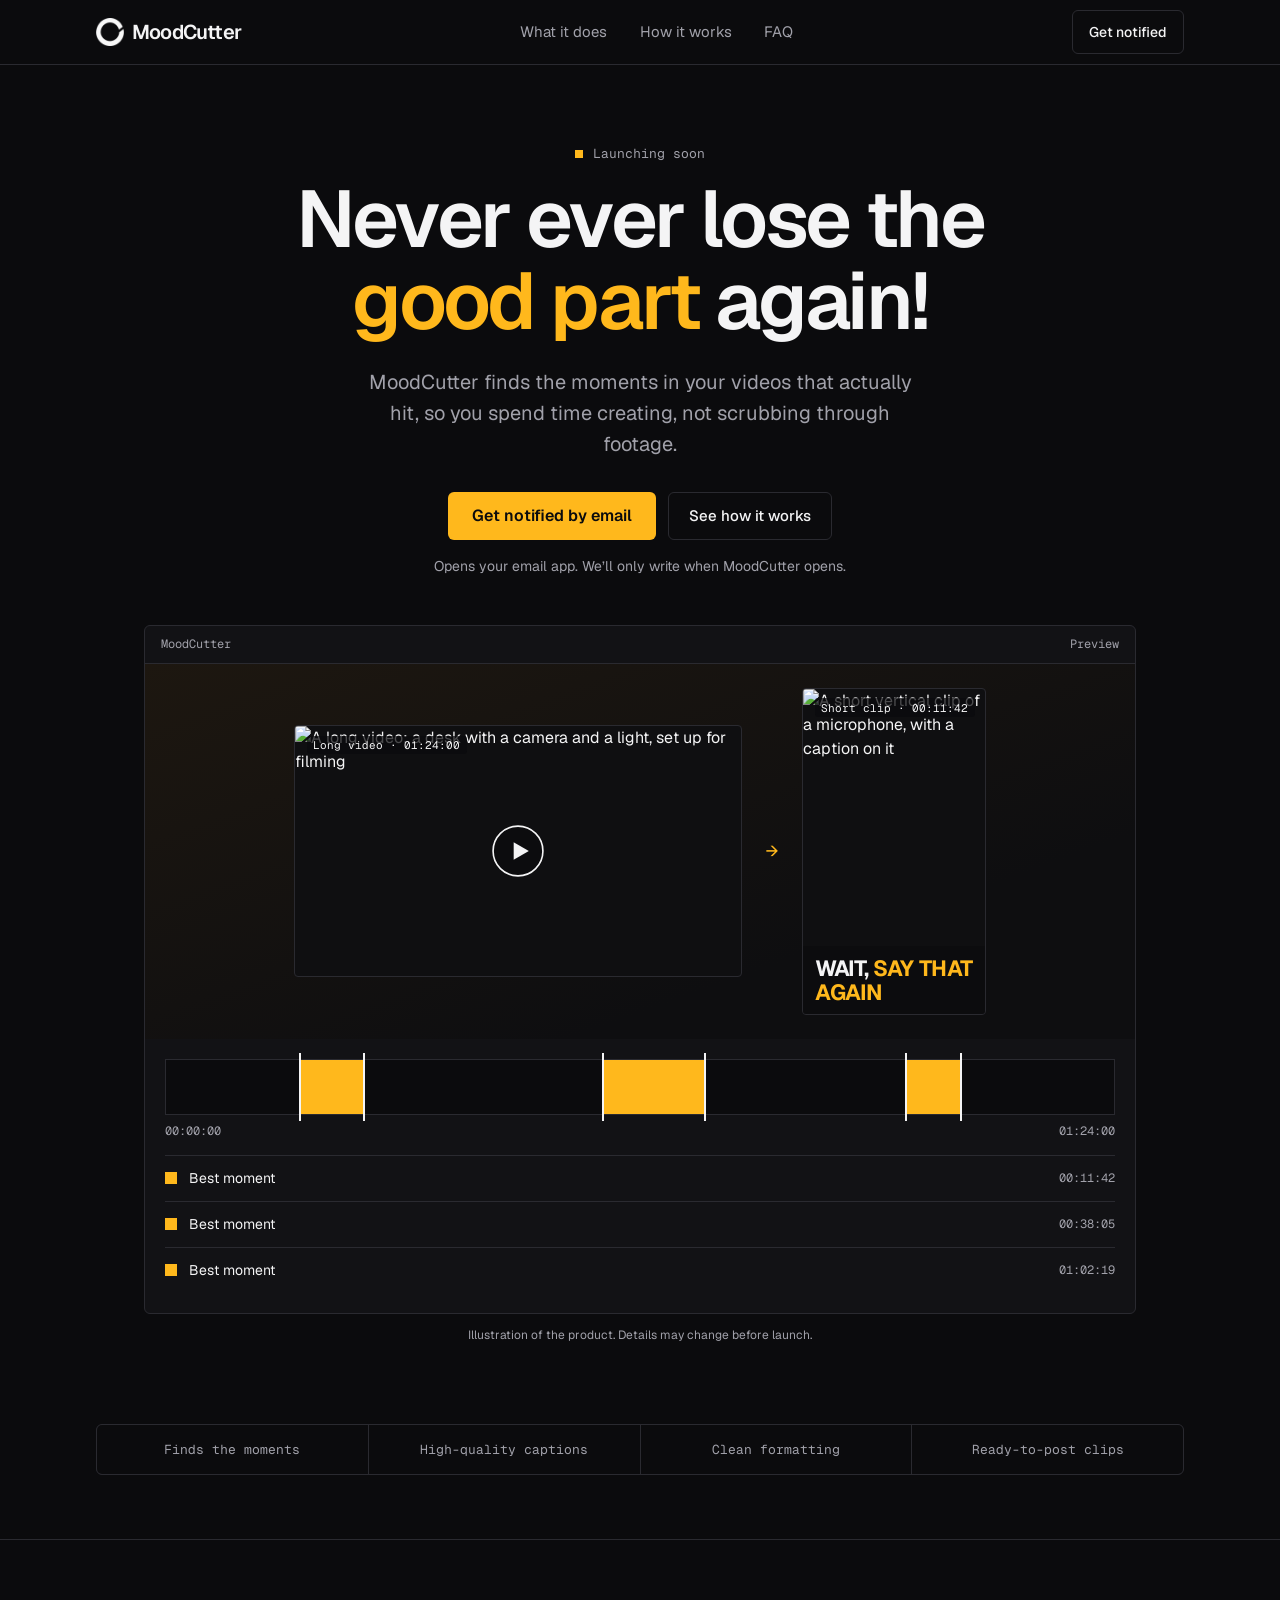
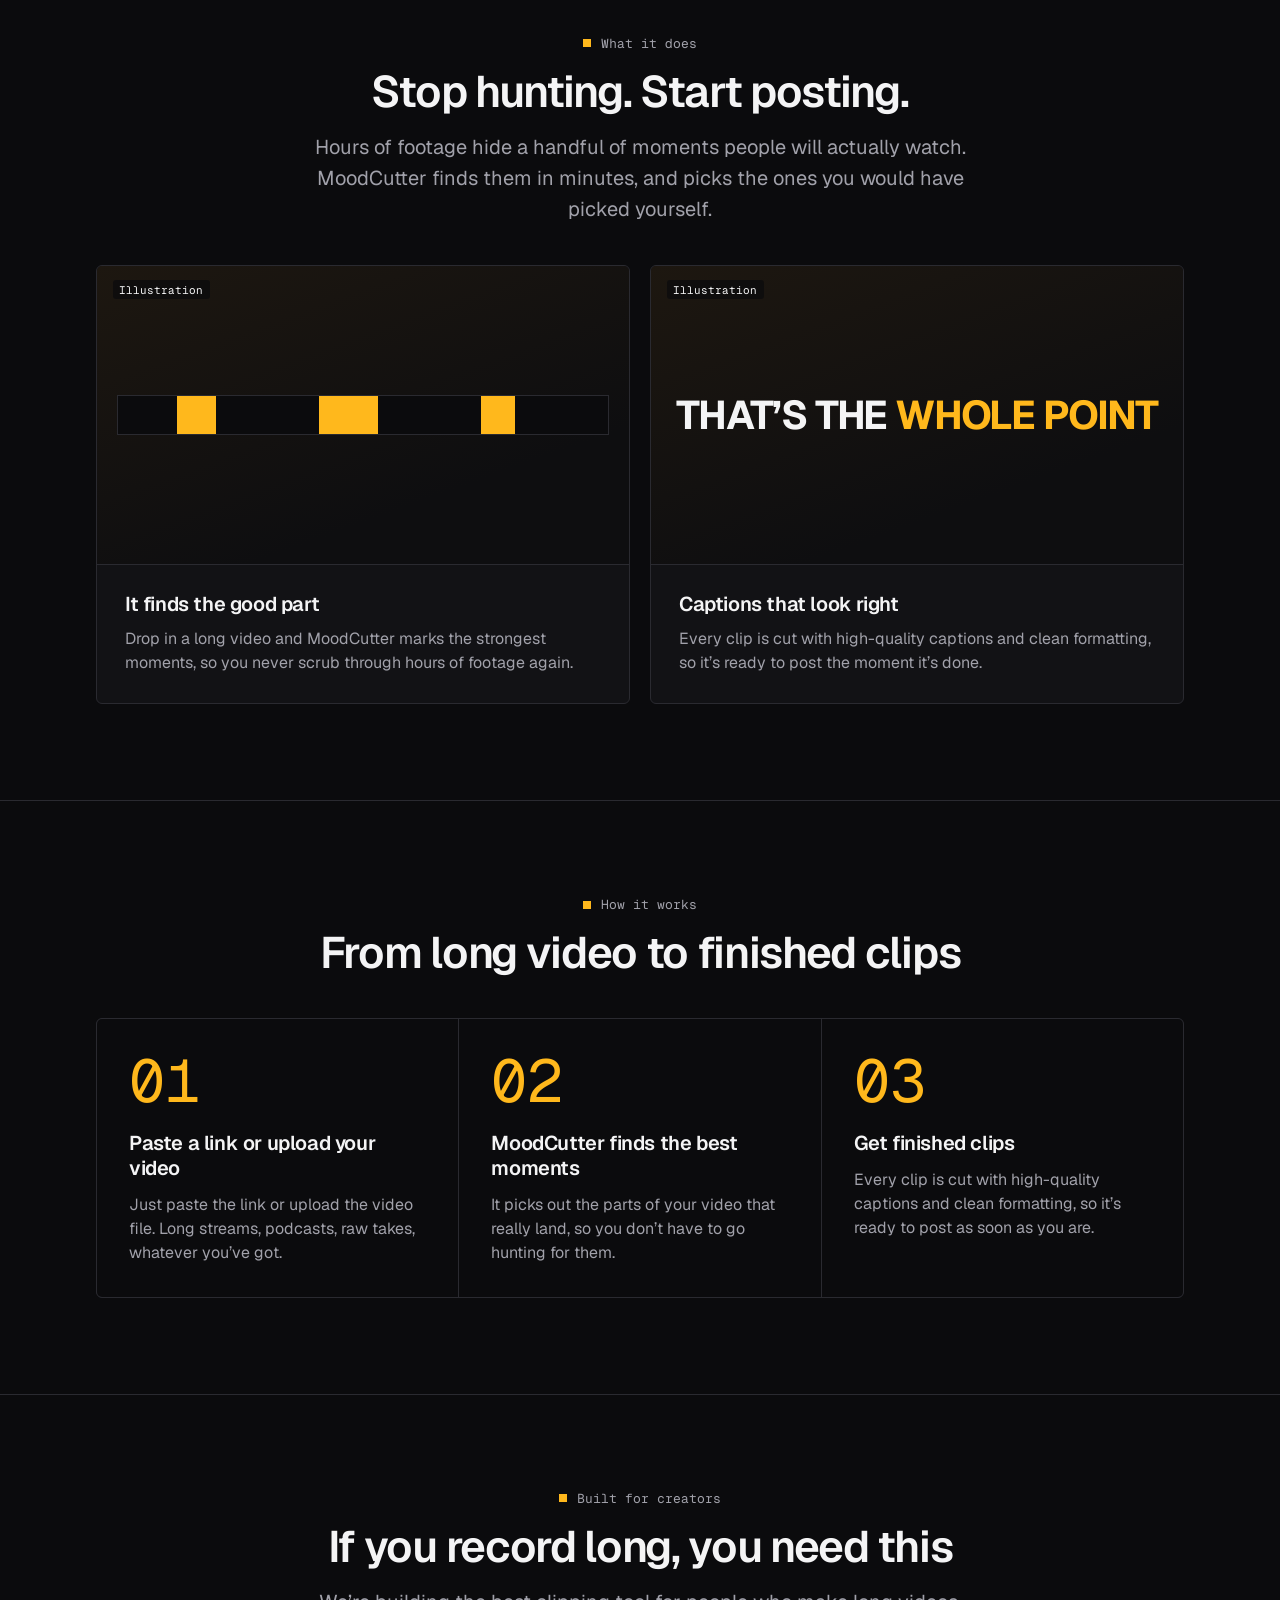
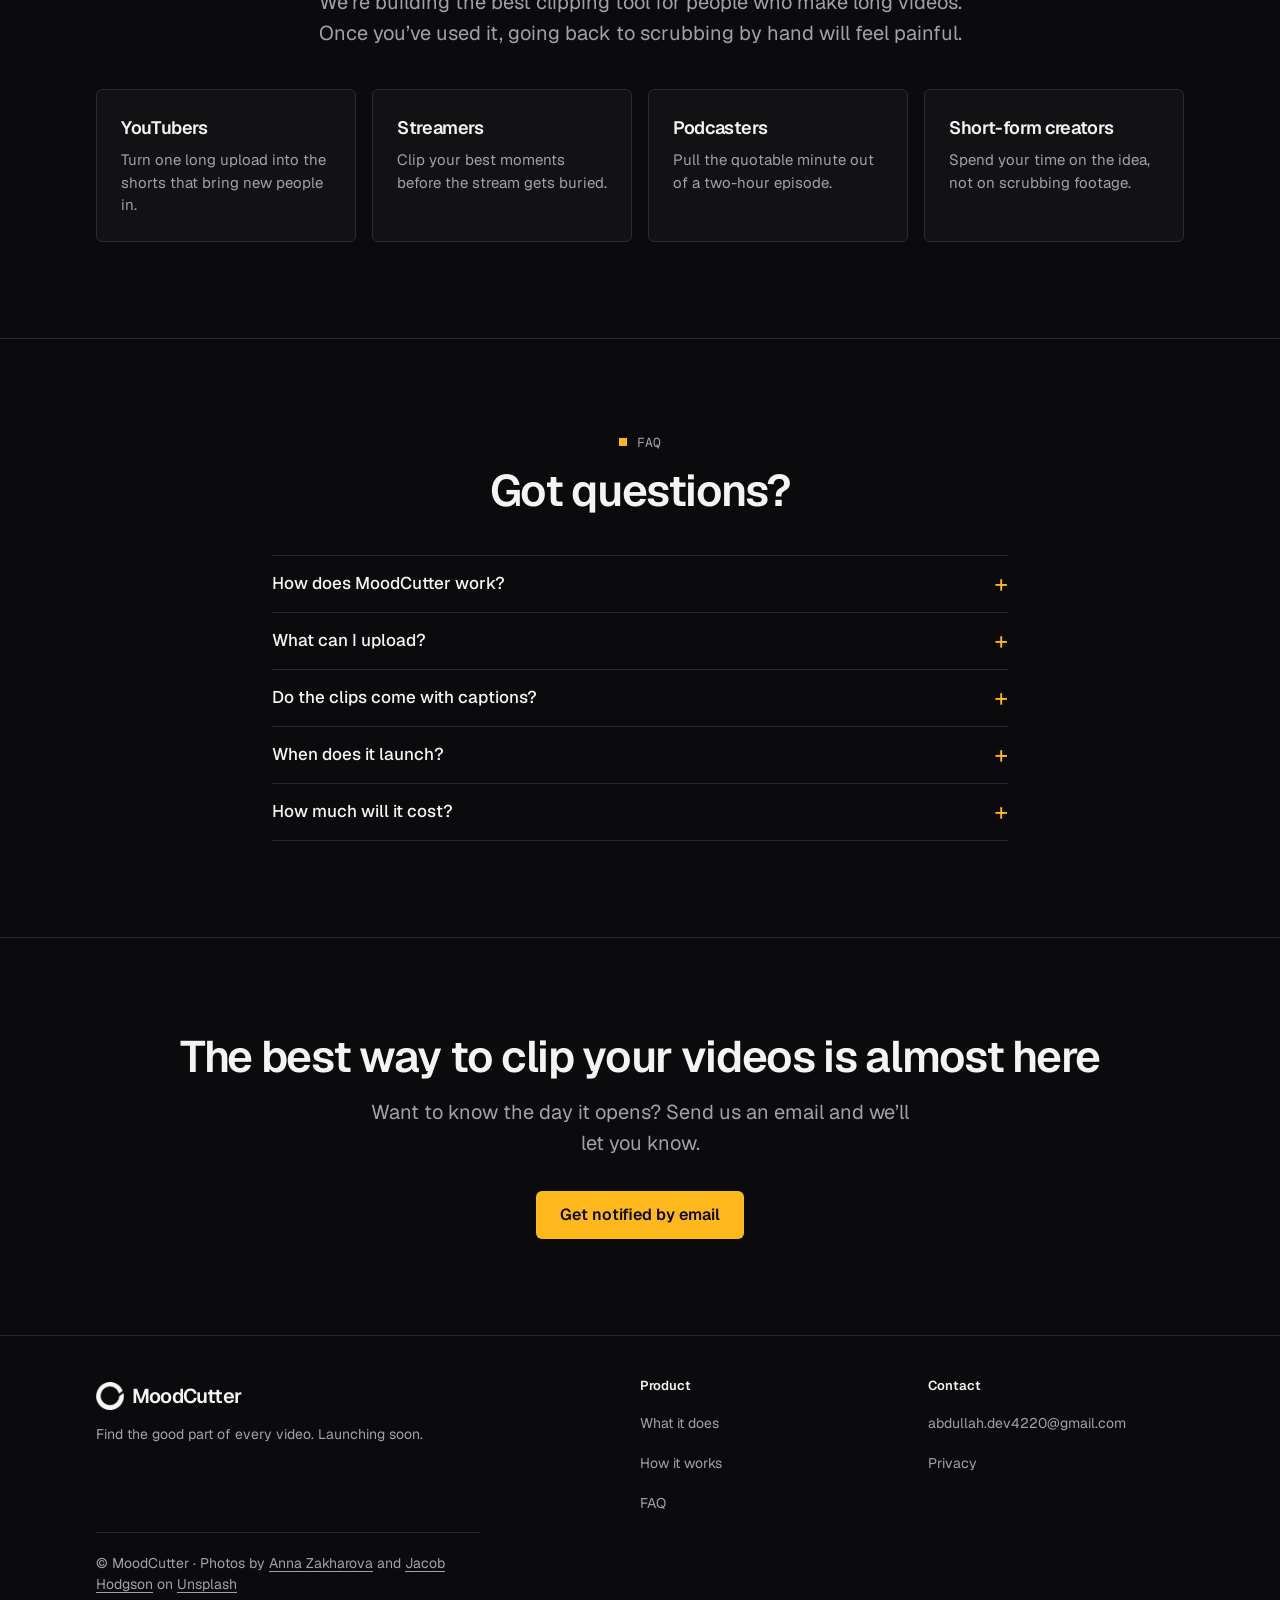
==== commit 86db40b8: "Add files via upload" ====
--- a/index.html
+++ b/index.html
@@ -20,9 +20,7 @@
 <link rel="icon" href="assets/favicon.png" type="image/png">
 <link rel="apple-touch-icon" href="assets/apple-touch-icon.png">
 <link rel="preload" href="fonts/Geist-Variable.woff2" as="font" type="font/woff2" crossorigin>
-<script>if(matchMedia("(prefers-reduced-motion: no-preference) and (min-width: 768px)").matches)document.documentElement.classList.add("anim")</script>
 <link rel="stylesheet" href="styles.css">
-<script src="script.js" defer></script>
 </head>
 <body>
 <header class="top">
@@ -35,7 +33,7 @@
 
 <main id="top">
   <section class="wrap hero">
-    <p class="eyebrow" style="justify-content:center"><i aria-hidden="true"></i>Launching soon</p>
+    <p class="eyebrow"><i aria-hidden="true"></i>Launching soon</p>
     <h1 class="display">Never ever lose the <span class="cut">good part</span> again!</h1>
     <p class="lead">MoodCutter finds the moments in your videos that actually hit, so you spend time creating, not scrubbing through footage.</p>
     <div class="btns">
@@ -56,37 +54,37 @@
       </div>
       <div class="app-tl">
         <div class="track" role="img" aria-label="A video timeline with three segments marked as best moments">
-          <span class="seg s1"></span><span class="seg s2"></span><span class="seg s3"></span><span class="head"></span>
+          <span class="seg s1"></span><span class="seg s2"></span><span class="seg s3"></span>
         </div>
         <div class="ends" aria-hidden="true"><span>00:00:00</span><span>01:24:00</span></div>
         <ul class="moments">
-          <li class="m1"><i></i>Best moment<time>00:11:42</time></li>
-          <li class="m2"><i></i>Best moment<time>00:38:05</time></li>
-          <li class="m3"><i></i>Best moment<time>01:02:19</time></li>
+          <li><i></i>Best moment<time>00:11:42</time></li>
+          <li><i></i>Best moment<time>00:38:05</time></li>
+          <li><i></i>Best moment<time>01:02:19</time></li>
         </ul>
       </div>
     </figure>
     <p class="fine">Illustration of the product. Details may change before launch.</p>
   </section>
 
-  <div class="wrap" style="padding-bottom:4rem">
+  <div class="wrap strip-wrap">
     <ul class="strip"><li>Finds the moments</li><li>High-quality captions</li><li>Clean formatting</li><li>Ready-to-post clips</li></ul>
   </div>
 
   <section class="section" id="features" aria-labelledby="f-h">
     <div class="wrap">
-      <div class="head2" data-reveal>
+      <div class="head2">
         <p class="eyebrow"><i aria-hidden="true"></i>What it does</p>
         <h2 class="h2" id="f-h">Stop hunting. Start posting.</h2>
         <p class="lead">Hours of footage hide a handful of moments people will actually watch. MoodCutter finds them in minutes, and picks the ones you would have picked yourself.</p>
       </div>
       <div class="grid two">
-        <article class="card" data-reveal>
+        <article class="card">
           <div class="vis"><span class="tag">Illustration</span>
             <div class="mini" aria-hidden="true"><span style="left:12%;width:8%"></span><span style="left:41%;width:12%"></span><span style="left:74%;width:7%"></span></div></div>
           <div class="copy"><h3>It finds the good part</h3><p>Drop in a long video and MoodCutter marks the strongest moments, so you never scrub through hours of footage again.</p></div>
         </article>
-        <article class="card" data-reveal style="--d:.12s">
+        <article class="card">
           <div class="vis"><span class="tag">Illustration</span><p class="bigcap" aria-hidden="true">That&rsquo;s the <mark>whole point</mark></p></div>
           <div class="copy"><h3>Captions that look right</h3><p>Every clip is cut with high-quality captions and clean formatting, so it&rsquo;s ready to post the moment it&rsquo;s done.</p></div>
         </article>
@@ -96,41 +94,41 @@
 
   <section class="section" id="how" aria-labelledby="h-h">
     <div class="wrap">
-      <div class="head2" data-reveal>
+      <div class="head2">
         <p class="eyebrow"><i aria-hidden="true"></i>How it works</p>
         <h2 class="h2" id="h-h">From long video to finished clips</h2>
       </div>
       <ol class="steps">
-        <li data-reveal><span class="num">01</span><h3>Paste a link or upload your video</h3><p>Just paste the link or upload the video file. Long streams, podcasts, raw takes, whatever you&rsquo;ve got.</p></li>
-        <li data-reveal style="--d:.12s"><span class="num">02</span><h3>MoodCutter finds the best moments</h3><p>It picks out the parts of your video that really land, so you don&rsquo;t have to go hunting for them.</p></li>
-        <li data-reveal style="--d:.24s"><span class="num">03</span><h3>Get finished clips</h3><p>Every clip is cut with high-quality captions and clean formatting, so it&rsquo;s ready to post as soon as you are.</p></li>
+        <li><span class="num">01</span><h3>Paste a link or upload your video</h3><p>Just paste the link or upload the video file. Long streams, podcasts, raw takes, whatever you&rsquo;ve got.</p></li>
+        <li><span class="num">02</span><h3>MoodCutter finds the best moments</h3><p>It picks out the parts of your video that really land, so you don&rsquo;t have to go hunting for them.</p></li>
+        <li><span class="num">03</span><h3>Get finished clips</h3><p>Every clip is cut with high-quality captions and clean formatting, so it&rsquo;s ready to post as soon as you are.</p></li>
       </ol>
     </div>
   </section>
 
   <section class="section" aria-labelledby="w-h">
     <div class="wrap">
-      <div class="head2" data-reveal>
+      <div class="head2">
         <p class="eyebrow"><i aria-hidden="true"></i>Built for creators</p>
         <h2 class="h2" id="w-h">If you record long, you need this</h2>
         <p class="lead">We&rsquo;re building the best clipping tool for people who make long videos. Once you&rsquo;ve used it, going back to scrubbing by hand will feel painful.</p>
       </div>
       <ul class="who">
-        <li data-reveal><h3>YouTubers</h3><p>Turn one long upload into the shorts that bring new people in.</p></li>
-        <li data-reveal style="--d:.08s"><h3>Streamers</h3><p>Clip your best moments before the stream gets buried.</p></li>
-        <li data-reveal style="--d:.16s"><h3>Podcasters</h3><p>Pull the quotable minute out of a two-hour episode.</p></li>
-        <li data-reveal style="--d:.24s"><h3>Short-form creators</h3><p>Spend your time on the idea, not on scrubbing footage.</p></li>
+        <li><h3>YouTubers</h3><p>Turn one long upload into the shorts that bring new people in.</p></li>
+        <li><h3>Streamers</h3><p>Clip your best moments before the stream gets buried.</p></li>
+        <li><h3>Podcasters</h3><p>Pull the quotable minute out of a two-hour episode.</p></li>
+        <li><h3>Short-form creators</h3><p>Spend your time on the idea, not on scrubbing footage.</p></li>
       </ul>
     </div>
   </section>
 
   <section class="section" id="faq" aria-labelledby="q-h">
     <div class="wrap">
-      <div class="head2" data-reveal>
+      <div class="head2">
         <p class="eyebrow"><i aria-hidden="true"></i>FAQ</p>
         <h2 class="h2" id="q-h">Got questions?</h2>
       </div>
-      <div class="faq" data-reveal>
+      <div class="faq">
         <details><summary>How does MoodCutter work?</summary><p>You upload a video, MoodCutter finds the strongest moments, and you get finished clips back. We&rsquo;ll share more closer to launch.</p></details>
         <details><summary>What can I upload?</summary><p>Long videos: streams, podcasts, interviews and raw footage. The full list of supported formats will be published at launch.</p></details>
         <details><summary>Do the clips come with captions?</summary><p>Yes. Every clip is cut with high-quality captions and clean formatting.</p></details>
@@ -142,8 +140,8 @@
 
   <section class="section closing" aria-labelledby="soon">
     <div class="wrap">
-      <h2 class="h2" id="soon" data-reveal>The best way to clip your videos is almost here</h2>
-      <p class="lead" data-reveal style="--d:.12s">Want to know the day it opens? Send us an email and we&rsquo;ll let you know.</p>
+      <h2 class="h2" id="soon">The best way to clip your videos is almost here</h2>
+      <p class="lead">Want to know the day it opens? Send us an email and we&rsquo;ll let you know.</p>
       <div class="btns"><a class="btn" href="mailto:abdullah.dev4220@gmail.com?subject=Notify%20me%20when%20MoodCutter%20launches&body=Hi%2C%20please%20let%20me%20know%20when%20MoodCutter%20opens.">Get notified by email</a></div>
     </div>
   </section>
--- a/styles.css
+++ b/styles.css
@@ -2,14 +2,14 @@
 @font-face{font-family:"Geist Mono";src:url(fonts/GeistMono-Variable.woff2) format("woff2");font-weight:100 900;font-display:swap}
 :root{
   --bg:#0b0b0d;--panel:#121215;--text:#f4f4f5;--accent:#ffb81c;
-  --line:#2a2a30;--muted:#a1a1aa;--r:6px;--ease:cubic-bezier(.2,.7,.2,1);
+  --line:#2a2a30;--muted:#a1a1aa;--r:6px;
   --warm:linear-gradient(160deg,#1d1710,#0e0e10 72%);
   --sans:"Geist",system-ui,-apple-system,"Segoe UI",Roboto,sans-serif;
   --mono:"Geist Mono",ui-monospace,"SF Mono",Consolas,monospace;
 }
 *,*::before,*::after{box-sizing:border-box}
-html{background:var(--bg);color-scheme:dark;scroll-behavior:smooth;scroll-padding-top:4.5rem;-webkit-text-size-adjust:100%;text-size-adjust:100%}
-body{margin:0;min-height:100vh;min-height:100dvh;overflow-x:clip;background:var(--bg);color:var(--text);font:400 1rem/1.5 var(--sans);-webkit-font-smoothing:antialiased}
+html{background:var(--bg);color-scheme:dark;scroll-padding-top:4.5rem;-webkit-text-size-adjust:100%;text-size-adjust:100%}
+body{margin:0;min-height:100vh;min-height:100dvh;overflow-x:hidden;overflow-x:clip;background:var(--bg);color:var(--text);font:400 1rem/1.5 var(--sans);-webkit-font-smoothing:antialiased}
 h1,h2,h3,p,ol,ul,figure,dl{margin:0}
 ol,ul{padding:0;list-style:none}
 img{max-width:100%;height:auto}
@@ -17,14 +17,16 @@
 mark{background:none;color:var(--accent)}
 :focus-visible{outline:2px solid var(--accent);outline-offset:3px}
 .wrap{width:100%;max-width:72rem;margin-inline:auto;padding-inline:1.25rem}
+@media(max-width:359px){.wrap{padding-inline:1rem}}
 @media(min-width:640px){.wrap{padding-inline:2rem}}
 @media(min-width:1536px){.wrap{max-width:80rem}}
-.display{font-size:clamp(2.25rem,1.4rem + 4.8vw,5rem);line-height:1.03;letter-spacing:-.035em;font-weight:600}
-.h2{font-size:clamp(1.625rem,1.2rem + 2vw,2.75rem);line-height:1.1;letter-spacing:-.03em;font-weight:600}
+.display{font-size:clamp(2.25rem,1.4rem + 4.8vw,5rem);line-height:1.03;letter-spacing:-.035em;font-weight:600;text-wrap:balance}
+.h2{font-size:clamp(1.625rem,1.2rem + 2vw,2.75rem);line-height:1.1;letter-spacing:-.03em;font-weight:600;text-wrap:balance}
 .lead{font-size:clamp(1.0625rem,1rem + .35vw,1.25rem);line-height:1.55;color:var(--muted)}
 .eyebrow{font:400 .8125rem var(--mono);color:var(--muted);margin-bottom:1rem;display:flex;align-items:center;gap:.6rem}
-.eyebrow i{width:.5rem;height:.5rem;background:var(--accent)}
-.center{text-align:center}.center .eyebrow{justify-content:center}.center .lead{margin-inline:auto}
+.eyebrow i{width:.5rem;height:.5rem;background:var(--accent);flex:none}
+.hero .eyebrow,.head2 .eyebrow{justify-content:center}
+.hero .lead{margin-inline:auto}
 
 /* top bar */
 .top{position:sticky;top:0;z-index:5;background:var(--bg);border-bottom:1px solid var(--line)}
@@ -32,10 +34,15 @@
 .brand{display:inline-flex;align-items:center;gap:.5rem;text-decoration:none;font-size:1.125rem;font-weight:600;letter-spacing:-.04em;min-height:44px}
 .brand img{display:block;flex:none}
 .nav{display:none;gap:.25rem}
-.nav a{display:inline-flex;align-items:center;min-height:44px;padding:0 .9rem;font-size:.9375rem;color:var(--muted);text-decoration:none;transition:color .18s}
+.nav a{display:inline-flex;align-items:center;min-height:44px;padding:0 .9rem;font-size:.9375rem;color:var(--muted);text-decoration:none}
 .nav a:hover{color:var(--text)}
 @media(min-width:768px){.nav{display:flex}.brand{font-size:1.25rem}}
-.btn,.btn-ghost{display:inline-flex;align-items:center;justify-content:center;min-height:44px;padding:0 1.25rem;border-radius:var(--r);font-weight:600;text-align:center;text-decoration:none;transition:opacity .18s,color .18s,border-color .18s,background .18s}
+@media(max-width:359px){
+  .top .wrap{gap:.5rem}
+  .brand{font-size:1rem}
+  .top .btn-ghost{padding-inline:.7rem;font-size:.8125rem}
+}
+.btn,.btn-ghost{display:inline-flex;align-items:center;justify-content:center;min-height:44px;padding:0 1.25rem;border-radius:var(--r);font-weight:600;text-align:center;text-decoration:none}
 .btn{min-height:48px;padding-inline:1.5rem;background:var(--accent);color:var(--bg)}
 .btn:hover{opacity:.88}
 .btn-ghost{font-weight:500;font-size:.9375rem;border:1px solid var(--line);color:var(--text)}
@@ -48,49 +55,49 @@
 
 /* hero */
 .hero{padding-block:3rem 3.5rem;text-align:center}
-@media(min-width:768px){.hero{padding-block:5rem 5rem}}
+@media(min-width:768px){.hero{padding-block:5rem}}
 .hero h1{max-width:14ch;margin-inline:auto}
 .hero .lead{max-width:36rem;margin:1.5rem auto 0}
 .cut{color:var(--accent)}
 
 /* product preview */
-.app{margin:3rem auto 0;max-width:62rem;border:1px solid var(--line);border-radius:var(--r);background:var(--panel);overflow:hidden;text-align:left}
+.app{margin:2.5rem auto 0;max-width:62rem;border:1px solid var(--line);border-radius:var(--r);background:var(--panel);overflow:hidden;text-align:left}
+@media(min-width:640px){.app{margin-top:3rem}}
 .app-bar{display:flex;justify-content:space-between;gap:1rem;padding:.65rem 1rem;border-bottom:1px solid var(--line);font:400 .75rem var(--mono);color:var(--muted)}
-.stage{display:flex;align-items:center;justify-content:center;gap:1.25rem;padding:1.25rem;background:var(--warm)}
-.src{display:none;position:relative;flex:1 1 0;max-width:28rem;aspect-ratio:16/9;border:1px solid var(--line);border-radius:4px;background:#0f0f11;place-items:center}
+.stage{display:flex;align-items:center;justify-content:center;gap:clamp(1rem,2.5vw,1.5rem);padding:clamp(1rem,3vw,1.5rem);background:var(--warm)}
+.src{display:none;position:relative;flex:1 1 0;min-width:0;max-width:28rem;aspect-ratio:16/9;border:1px solid var(--line);border-radius:4px;background:#0f0f11;place-items:center}
 .src svg{width:3rem;height:3rem}
-.tag{position:absolute;left:.75rem;top:.6rem;font:400 .6875rem var(--mono);color:var(--muted)}
+.tag{position:absolute;z-index:1;left:.75rem;top:.6rem;max-width:calc(100% - 1rem);padding:.15rem .4rem;border-radius:3px;background:rgba(11,11,13,.72);color:var(--text);font:400 .6875rem var(--mono);white-space:nowrap;overflow:hidden;text-overflow:ellipsis}
 .arrow{display:none;font:400 1.25rem var(--mono);color:var(--accent)}
-.clip{position:relative;width:min(46%,10rem);aspect-ratio:9/16;border:1px solid var(--line);border-radius:4px;background:#0f0f11;display:flex;align-items:flex-end;padding:.75rem}
+.clip{position:relative;flex:none;width:min(70%,12rem);aspect-ratio:9/16;border:1px solid var(--line);border-radius:4px;background:#0f0f11;display:flex;align-items:flex-end;padding:0;overflow:hidden}
 .cap{font-size:clamp(1rem,.8rem + 1vw,1.375rem);line-height:1.1;font-weight:700;letter-spacing:-.02em;text-transform:uppercase}
-@media(min-width:640px){.src{display:grid}.arrow{display:block}.clip{width:min(26%,10.5rem)}}
-.app-tl{padding:1.25rem}
+@media(min-width:640px){.src{display:grid}.arrow{display:block}.clip{width:clamp(11rem,28%,11.5rem)}}
+.app-tl{padding:1rem}
+@media(min-width:640px){.app-tl{padding:1.25rem}}
 .track{position:relative;height:3rem;border:1px solid var(--line);background:var(--bg)}
 @media(min-width:640px){.track{height:3.5rem}}
 .seg{position:absolute;top:0;bottom:0;background:var(--accent)}
 .seg::before,.seg::after{content:"";position:absolute;top:-7px;bottom:-7px;width:2px;background:var(--text)}
 .seg::before{left:0}.seg::after{right:0}
 .s1{left:14%;width:7%}.s2{left:46%;width:11%}.s3{left:78%;width:6%}
-.head{display:none;position:absolute;top:-10px;bottom:-10px;left:0;width:2px;background:var(--text);opacity:0}
-.ends{display:flex;justify-content:space-between;margin-top:.5rem;font:400 .75rem var(--mono);color:var(--muted)}
+.ends{display:flex;justify-content:space-between;gap:1rem;margin-top:.5rem;font:400 .75rem var(--mono);color:var(--muted)}
 .moments{margin-top:1rem;border-top:1px solid var(--line)}
-.moments li{display:flex;align-items:center;gap:.75rem;padding:.75rem 0;border-bottom:1px solid var(--line);font-size:.875rem}
+.moments li{display:flex;align-items:center;gap:.75rem;padding:.75rem 0;border-bottom:1px solid var(--line);font-size:.875rem;min-width:0}
 .moments li:last-child{border-bottom:0}
 .moments i{width:.75rem;height:.75rem;background:var(--accent);flex:none}
-.moments time{margin-left:auto;font:400 .75rem var(--mono);color:var(--muted)}
+.moments time{margin-left:auto;flex:none;font:400 .75rem var(--mono);color:var(--muted)}
 .fine{margin-top:.75rem;font-size:.75rem;color:var(--muted);text-align:center}
 
-
-/* photos and link/upload bar inside the preview */
+/* photos inside the preview */
 .src,.clip{overflow:hidden}
 .src img,.clip img{position:absolute;inset:0;width:100%;height:100%;object-fit:cover}
 .src .play{position:relative;width:3.25rem;height:3.25rem}
-.tag{z-index:1;padding:.15rem .4rem;border-radius:3px;background:rgba(11,11,13,.72);color:var(--text)}
-.clip{padding:0}
 .clip .cap{position:relative;width:100%;padding:.6rem .75rem;background:rgba(11,11,13,.66)}
 .foot .legal a{display:inline;min-height:0;text-decoration:underline;text-underline-offset:3px}
 
 /* capability strip */
+.strip-wrap{padding-bottom:3rem}
+@media(min-width:768px){.strip-wrap{padding-bottom:4rem}}
 .strip{display:grid;grid-template-columns:1fr 1fr;border:1px solid var(--line);border-radius:var(--r);overflow:hidden;gap:1px;background:var(--line)}
 .strip li{background:var(--bg);padding:1rem;font:400 .8125rem var(--mono);color:var(--muted);text-align:center}
 @media(min-width:768px){.strip{grid-template-columns:repeat(4,1fr)}}
@@ -99,9 +106,9 @@
 .section{position:relative;padding-block:4rem}
 @media(min-width:768px){.section{padding-block:6rem}}
 .section::before{content:"";position:absolute;inset:0 0 auto;height:1px;background:var(--line)}
-.head2{max-width:42rem;margin:0 auto 2.5rem;text-align:center}
+.head2{max-width:42rem;margin:0 auto 2rem;text-align:center}
+@media(min-width:768px){.head2{margin-bottom:2.5rem}}
 .head2 .lead{margin-top:1rem}
-.head2 .eyebrow{justify-content:center}
 .grid{display:grid;gap:1rem}
 @media(min-width:768px){.two{grid-template-columns:1fr 1fr}.grid{gap:1.25rem}}
 .card{border:1px solid var(--line);border-radius:var(--r);background:var(--panel);overflow:hidden}
@@ -126,7 +133,8 @@
 .who{display:grid;gap:1rem}
 @media(min-width:640px){.who{grid-template-columns:1fr 1fr}}
 @media(min-width:1024px){.who{grid-template-columns:repeat(4,1fr)}}
-.who li{border:1px solid var(--line);border-radius:var(--r);background:var(--panel);padding:1.5rem}
+.who li{border:1px solid var(--line);border-radius:var(--r);background:var(--panel);padding:1.25rem}
+@media(min-width:640px){.who li{padding:1.5rem}}
 .who h3{font-size:1.125rem;font-weight:600;letter-spacing:-.02em}
 .who p{margin-top:.5rem;color:var(--muted);font-size:.9375rem}
 
@@ -143,46 +151,23 @@
 @media(max-width:479px){.closing .btn{width:100%}}
 
 .foot{border-top:1px solid var(--line);padding-block:2.5rem 1.5rem;font-size:.875rem;color:var(--muted)}
-.cols{display:grid;gap:2rem;grid-template-columns:1fr 1fr}
-.cols>div:first-child{grid-column:1/-1}
-@media(min-width:768px){.cols{grid-template-columns:2fr 1fr 1fr}.cols>div:first-child{grid-column:auto}}
+.cols{display:grid;grid-template-columns:1fr;gap:1.75rem}
+@media(min-width:480px){.cols{grid-template-columns:1fr 1fr}.cols>div:first-child{grid-column:1/-1}}
+@media(min-width:768px){.cols{grid-template-columns:2fr 1fr 1fr;gap:2rem}.cols>div:first-child{grid-column:auto}}
 .foot h3{font-size:.8125rem;font-weight:600;color:var(--text);margin-bottom:.5rem}
-.foot a{display:flex;align-items:center;min-height:36px;text-decoration:none;overflow-wrap:anywhere;transition:color .18s}
+.foot a{display:flex;align-items:center;min-height:40px;text-decoration:none;overflow-wrap:anywhere}
+@media(max-width:767px){.foot a{min-height:44px}}
 .foot a:hover{color:var(--accent)}
 .foot .brand{color:var(--text)}
-.foot p{max-width:22rem;margin-top:.5rem}
+.foot p{max-width:24rem;margin-top:.5rem}
 .legal{margin-top:2rem;padding-top:1.25rem;border-top:1px solid var(--line)}
 
 /* text pages */
 .doc{max-width:42rem;margin-inline:auto;padding:2.5rem 1.25rem 4rem}
+@media(max-width:359px){.doc{padding-inline:1rem}}
 @media(min-width:640px){.doc{padding:4rem 2rem 6rem}}
 .doc h1{font-size:clamp(1.75rem,1.4rem + 1.5vw,2.5rem);letter-spacing:-.03em;font-weight:600;margin-top:1.5rem}
 .doc h2{margin:2rem 0 .5rem;font-size:1.125rem;font-weight:600}
 .doc p{color:var(--muted);line-height:1.65}
 .doc a{text-underline-offset:3px;overflow-wrap:anywhere}
 .doc a:hover{color:var(--accent)}
-
-/* Motion: desktop only (768px and up), and only if the visitor allows it (class set in <head>) */
-@media(min-width:768px){
-  .anim .head{display:block;animation:head 12s linear infinite}
-  .anim .s1{animation:s1 12s linear infinite}
-  .anim .s2{animation:s2 12s linear infinite}
-  .anim .s3{animation:s3 12s linear infinite}
-  .anim .m1{animation:m1 12s linear infinite}
-  .anim .m2{animation:m2 12s linear infinite}
-  .anim .m3{animation:m3 12s linear infinite}
-  .anim [data-reveal]{clip-path:inset(0 0 100% 0);transition:clip-path .7s var(--ease) var(--d,0s)}
-  .anim [data-reveal].in{clip-path:inset(-8px)}
-  .anim .section::before{transform:scaleX(0);transform-origin:left;transition:transform .9s var(--ease)}
-  .anim .section.in::before{transform:scaleX(1)}
-}
-@keyframes head{0%{left:0;opacity:0}2%{left:0;opacity:1}60%{left:calc(100% - 2px);opacity:1}64%{left:calc(100% - 2px);opacity:0}100%{left:calc(100% - 2px);opacity:0}}
-@keyframes s1{0%,10.1%{clip-path:inset(-8px 100% -8px 0);opacity:1}14.2%,90%{clip-path:inset(-8px 0 -8px 0);opacity:1}97%{clip-path:inset(-8px 0 -8px 0);opacity:0}100%{clip-path:inset(-8px 100% -8px 0);opacity:0}}
-@keyframes s2{0%,28.7%{clip-path:inset(-8px 100% -8px 0);opacity:1}35.1%,90%{clip-path:inset(-8px 0 -8px 0);opacity:1}97%{clip-path:inset(-8px 0 -8px 0);opacity:0}100%{clip-path:inset(-8px 100% -8px 0);opacity:0}}
-@keyframes s3{0%,47.2%{clip-path:inset(-8px 100% -8px 0);opacity:1}50.7%,90%{clip-path:inset(-8px 0 -8px 0);opacity:1}97%{clip-path:inset(-8px 0 -8px 0);opacity:0}100%{clip-path:inset(-8px 100% -8px 0);opacity:0}}
-@keyframes m1{0%,14.2%{clip-path:inset(0 100% 0 0);opacity:1}18%,90%{clip-path:inset(0);opacity:1}97%{clip-path:inset(0);opacity:0}100%{clip-path:inset(0 100% 0 0);opacity:0}}
-@keyframes m2{0%,35.1%{clip-path:inset(0 100% 0 0);opacity:1}39%,90%{clip-path:inset(0);opacity:1}97%{clip-path:inset(0);opacity:0}100%{clip-path:inset(0 100% 0 0);opacity:0}}
-@keyframes m3{0%,50.7%{clip-path:inset(0 100% 0 0);opacity:1}54.5%,90%{clip-path:inset(0);opacity:1}97%{clip-path:inset(0);opacity:0}100%{clip-path:inset(0 100% 0 0);opacity:0}}
-/* No motion at all on phones, including hover fades and smooth scrolling */
-@media(max-width:767px){*,*::before,*::after{animation:none!important;transition:none!important;scroll-behavior:auto!important}}
-@media(prefers-reduced-motion:reduce){html{scroll-behavior:auto}}
